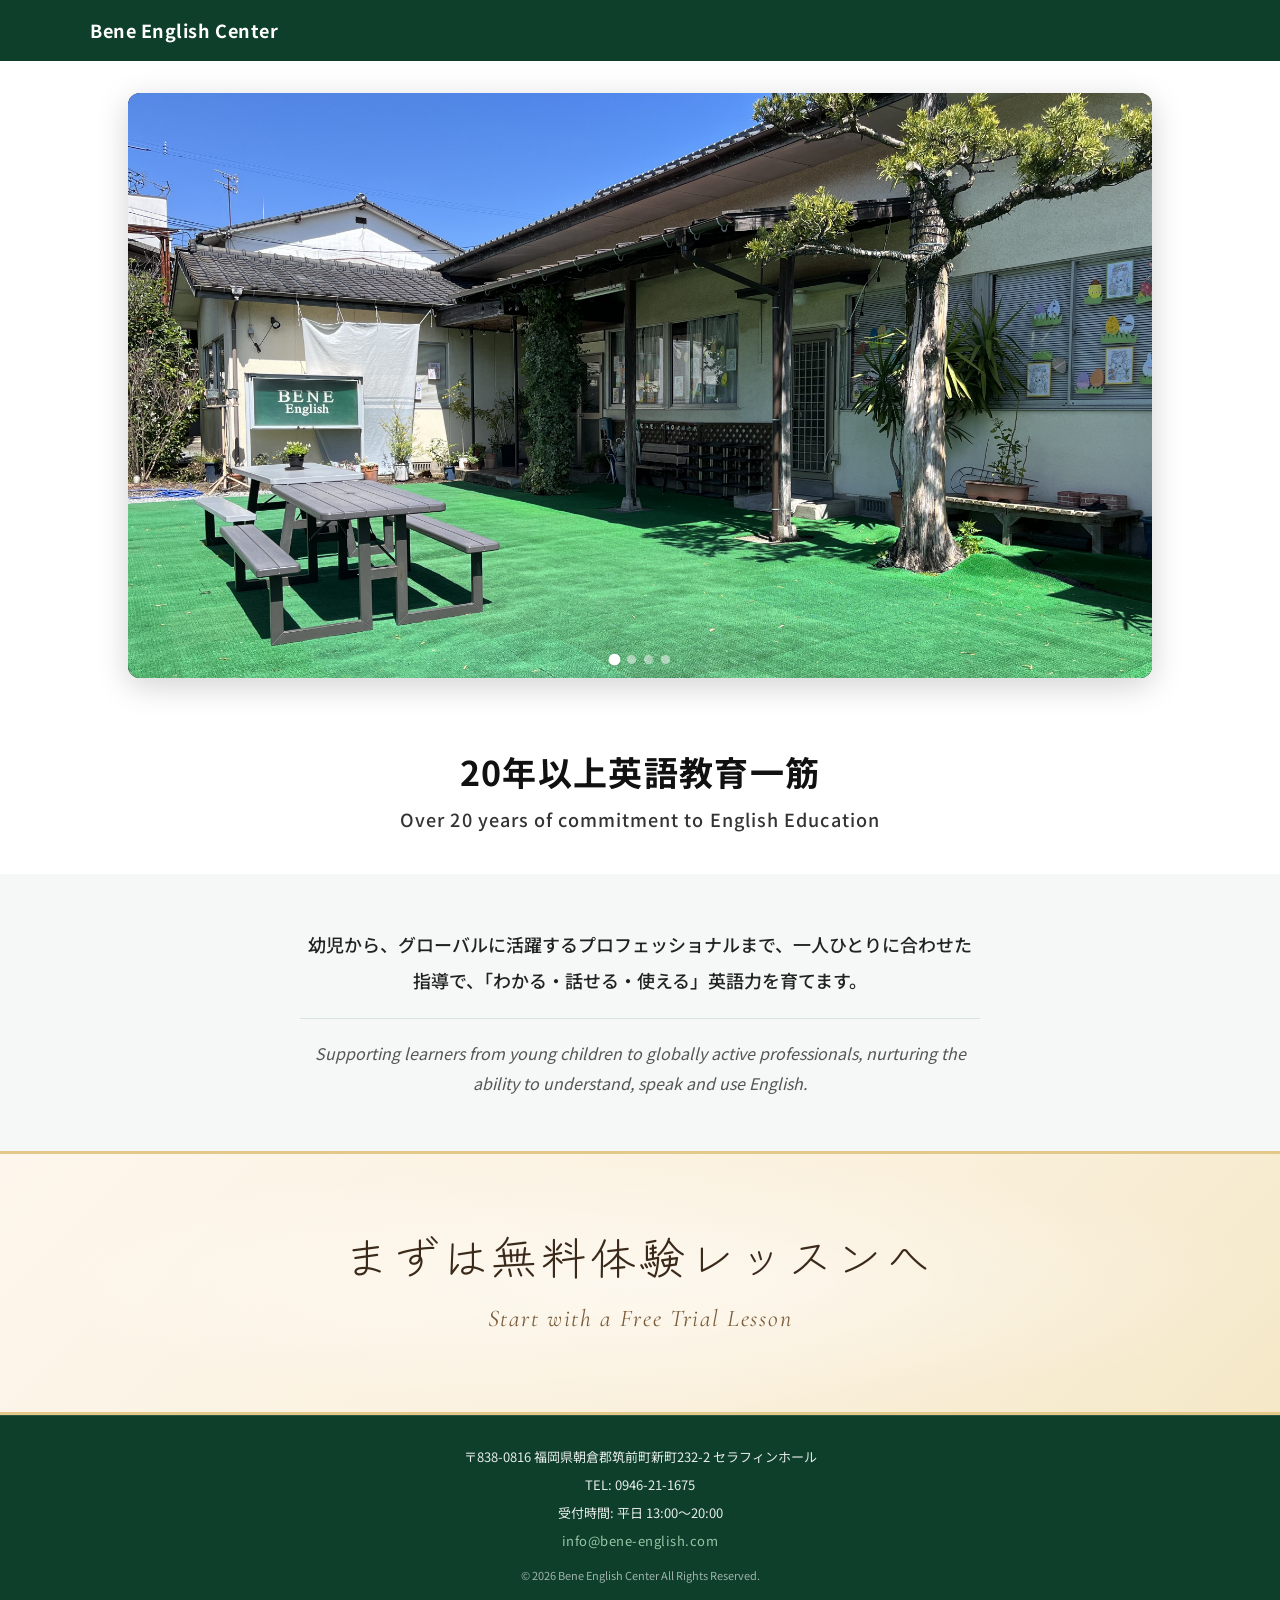
==== index.html @ 55742c3a "海外研修に変更" ====
<!DOCTYPE html>
<html lang="ja">

<head>
    <meta charset="UTF-8">
    <meta name="viewport" content="width=device-width, initial-scale=1.0">
    <title>ベネイングリッシュセンター | 福岡県筑前町の英語教室[公式]</title>
    <meta name="description" content="福岡県筑前町にある英語教室「ベネイングリッシュセンター」。幼児から大学生まで20年以上の指導実績。英会話・英検対策・海外留学サポートまで、一人ひとりに合わせた丁寧な指導を行っています。まずは無料体験レッスンへ。">
    <meta name="keywords" content="英語教室,英会話,筑前町,朝倉郡,福岡,幼児英語,英検,海外留学,ベネイングリッシュ,Bene English">
    <meta name="author" content="Bene English Center">
    <meta property="og:title" content="ベネイングリッシュセンター | 福岡県筑前町の英語教室">
    <meta property="og:description" content="幼児から大学生まで20年以上の指導実績。英会話・英検対策・海外留学サポート。まずは無料体験レッスンへ。">
    <meta property="og:type" content="website">
    <meta property="og:url" content="https://BeneEnglishCenter.github.io/bene-english-center/">
    <link rel="stylesheet" href="style.css">
    <link rel="preconnect" href="https://fonts.googleapis.com">
    <link rel="preconnect" href="https://fonts.gstatic.com" crossorigin>
    <link href="https://fonts.googleapis.com/css2?family=Cormorant+Garamond:ital,wght@0,400;0,600;1,400&family=Noto+Sans+JP:wght@400;500;700&family=Zen+Kurenaido&display=swap" rel="stylesheet">
</head>

<body>

    <header class="header">
        <div class="container">
            <h1 class="logo">
                <a href="index.html">Bene English Center</a>
            </h1>
            <button class="hamburger" id="hamburger">
                <span></span>
                <span></span>
                <span></span>
            </button>

            <nav class="nav" id="nav">
                <ul class="nav-list">
                    <li><a href="index.html">トップページ</a></li>
                    <li><a href="center.html">センター案内</a></li>
                    <li><a href="class.html">クラス案内</a></li>
                    <li><a href="schedule.html">年間スケジュール</a></li>
                    <li><a href="study_tour.html">海外研修</a></li>
                    <li><a href="english_camp.html">イングリッシュキャンプ</a></li>
                    <li><a href="eiken.html">英検</a></li>
                    <li><a href="access.html">アクセス</a></li>
                </ul>
            </nav>
        </div>
    </header>

    <div class="overlay" id="overlay"></div>

    <!-- ===== スライダー ===== -->
    <section class="slider">
        <div class="slides">
            <div class="slide active">
                <!-- center center: 建物と庭全体がバランスよく収まる -->
                <img src="image/toppage/Toppage_1.jpeg" alt="Bene English Center 外観" style="object-position: center center;">
            </div>
            <div class="slide">
                <!-- center 30%: 授業中の生徒の顔〜手元が見えるよう少し上寄り -->
                <img src="image/toppage/Toppage_2.jpeg" alt="授業風景" style="object-position: center 30%;">
            </div>
            <div class="slide">
                <!-- center top: クリスマス発表、子どもたちの顔をしっかり見せる -->
                <img src="image/toppage/Toppage_3.jpeg" alt="クリスマスイベント" style="object-position: center top;">
            </div>
            <div class="slide">
                <!-- center 40%: 芝生でくつろぐ子どもたち、表情と背景のBENE看板を両立 -->
                <img src="image/toppage/Toppage_4.jpeg" alt="芝生の子どもたち" style="object-position: center 40%;">
            </div>
        </div>
        <div class="slider-dots">
            <span class="dot active" data-index="0"></span>
            <span class="dot" data-index="1"></span>
            <span class="dot" data-index="2"></span>
            <span class="dot" data-index="3"></span>
        </div>
    </section>

    <!-- ===== メインコンテンツ ===== -->
    <main class="main-content">

        <!-- 見出し -->
        <section class="section-headline">
            <h2 class="headline-ja">20年以上英語教育一筋</h2>
            <p class="headline-en">Over 20 years of commitment to English Education</p>
        </section>

        <!-- 本文 -->
        <section class="section-body">
            <p class="body-ja">幼児から、グローバルに活躍するプロフェッショナルまで、一人ひとりに合わせた指導で、「わかる・話せる・使える」英語力を育てます。</p>
            <p class="body-en">Supporting learners from young children to globally active professionals, nurturing the ability to understand, speak and use English.</p>
        </section>

        <!-- 締め台詞 -->
        <section class="section-cta">
            <p class="cta-ja">まずは無料体験レッスンへ</p>
            <p class="cta-en">Start with a Free Trial Lesson</p>
        </section>

    </main>

    <footer class="footer">
        <div class="container">
            <div class="footer-info">
                <p>〒838-0816 福岡県朝倉郡筑前町新町232-2 セラフィンホール</p>
                <p>TEL: 0946-21-1675</p>
                <p>受付時間: 平日 13:00〜20:00</p>
                <p><a href="mailto:info@bene-english.com" class="footer-mail">info@bene-english.com</a></p>
                <p class="copyright">
                    © <span id="year"></span> Bene English Center All Rights Reserved.
                </p>
            </div>
        </div>
    </footer>

    <!-- トップに戻るボタン -->
    <button class="scroll-top" id="scrollTop" aria-label="トップに戻る">▲</button>

    <script src="main.js"></script>
</body>

</html>
---- style.css ----
/* ===== Google Fonts ===== */
/* Cormorant Garamond (CTA用), Noto Sans JP (本文用) */

/* ===== リセット・共通 ===== */
*, *::before, *::after {
  box-sizing: border-box;
}

body {
  margin: 0;
  font-family: "Noto Sans JP", "Helvetica Neue", Arial, sans-serif;
  line-height: 1.7;
  color: #1a1a1a;
  min-height: 100vh;
  display: flex;
  flex-direction: column;
}

.container {
  width: 90%;
  max-width: 1100px;
  margin: 0 auto;
}

/* ===== ヘッダー ===== */
.header {
  background: #0E3F2B;
  color: #fff;
  padding: 15px 0;
  position: relative;
  z-index: 100;
}

.header .container {
  display: flex;
  justify-content: space-between;
  align-items: center;
}

.logo {
  margin: 0;
  font-size: 18px;
  font-weight: 700;
  letter-spacing: 0.03em;
}

.logo a {
  color: #fff;
  text-decoration: none;
}

.logo a:hover {
  opacity: 0.8;
}

/* ===== ハンバーガー ===== */
.hamburger {
  width: 30px;
  height: 22px;
  background: none;
  border: none;
  cursor: pointer;
  display: flex;
  flex-direction: column;
  justify-content: space-between;
  position: relative;
  z-index: 1100;
  user-select: none;
  -webkit-user-select: none;
}

.hamburger span {
  display: block;
  height: 3px;
  background: #fff;
  border-radius: 2px;
  transition: 0.3s;
}

/* ===== ナビ ===== */
.nav {
  position: fixed;
  top: 0;
  right: -260px;
  width: 260px;
  height: 100vh;
  background: #0C2F21;
  padding-top: 80px;
  transition: 0.35s cubic-bezier(0.4, 0, 0.2, 1);
  z-index: 1100;
  overflow-y: auto;
}

.nav.active {
  right: 0;
}

.nav-list {
  list-style: none;
  padding: 0;
  margin: 0;
}

.nav-list li {
  border-bottom: 1px solid rgba(255,255,255,0.08);
}

.nav-list a {
  display: block;
  padding: 15px 20px;
  color: #fff;
  text-decoration: none;
  font-size: 14px;
  letter-spacing: 0.05em;
  transition: background 0.2s;
  user-select: none;
  -webkit-user-select: none;
  cursor: pointer;
}

.nav-list a:hover {
  background: #176E42;
  padding-left: 28px;
  border-left: 4px solid #A8D5B5;
  transition: background 0.2s, padding-left 0.2s, border-left 0.2s;
}

/* ===== オーバーレイ ===== */
.overlay {
  position: fixed;
  inset: 0;
  background: rgba(0,0,0,0.5);
  opacity: 0;
  visibility: hidden;
  transition: 0.3s;
  z-index: 1000;
  /* ナビ(右260px)の部分はクリックを通す */
  right: 260px;
}

.overlay.active {
  opacity: 1;
  visibility: visible;
}

/* ===== スライダー ===== */
.slider {
  position: relative;
  width: 100%;
  overflow: hidden;
  background: #000;
  /* スマホ: 縦長気味・全幅 */
  aspect-ratio: 4 / 3;
  max-height: 70vh;
}

/* PC: 幅80%・高さ65vh・角丸・影 */
@media (min-width: 768px) {
  .slider {
    width: 80%;
    max-width: 1100px;
    margin: 32px auto 0;
    aspect-ratio: unset;
    height: 65vh;
    max-height: 65vh;
    border-radius: 12px;
    box-shadow: 0 8px 32px rgba(0,0,0,0.18);
  }
}

.slides {
  position: relative;
  width: 100%;
  height: 100%;
}

.slide {
  position: absolute;
  inset: 0;
  opacity: 0;
  transition: opacity 0.9s ease-in-out;
}

.slide.active {
  opacity: 1;
}

.slide img {
  width: 100%;
  height: 100%;
  object-fit: cover;
  display: block;
}

/* ドット */
.slider-dots {
  position: absolute;
  bottom: 14px;
  left: 50%;
  transform: translateX(-50%);
  display: flex;
  gap: 8px;
  z-index: 10;
}

.dot {
  width: 9px;
  height: 9px;
  border-radius: 50%;
  background: rgba(255,255,255,0.5);
  cursor: pointer;
  transition: background 0.3s, transform 0.3s;
  border: none;
  user-select: none;
  -webkit-user-select: none;
  outline: none;
}

.dot.active {
  background: #fff;
  transform: scale(1.3);
}

/* ===== メインコンテンツ共通 ===== */
.main-content {
  flex: 1;
}

/* ===== 見出しセクション ===== */
.section-headline {
  text-align: center;
  padding: 52px 24px 32px;
  background: #fff;
}

.headline-ja {
  font-size: clamp(22px, 5vw, 34px);
  font-weight: 700;
  color: #111;
  margin: 0 0 10px;
  letter-spacing: 0.04em;
  line-height: 1.3;
}

.headline-en {
  font-size: clamp(13px, 3vw, 18px);
  font-weight: 500;
  color: #333;
  margin: 0;
  letter-spacing: 0.06em;
}

/* ===== 本文セクション ===== */
.section-body {
  background: #F5F8F6;
  padding: 36px 24px;
  text-align: center;
}

.body-ja {
  font-size: clamp(15px, 3.5vw, 18px);
  color: #222;
  margin: 0 auto 20px;
  max-width: 680px;
  line-height: 2;
  font-weight: 500;
}

.body-en {
  font-size: clamp(13px, 3vw, 16px);
  color: #555;
  margin: 0 auto;
  max-width: 680px;
  line-height: 1.85;
  font-style: italic;
  padding-top: 20px;
  border-top: 1px solid #D8E5DE;
}

/* ===== CTAセクション ===== */
.section-cta {
  background: linear-gradient(135deg, #FDF6EC 0%, #FAF0DC 60%, #F5E8C8 100%);
  padding: 56px 24px;
  text-align: center;
  position: relative;
  overflow: hidden;
  border-top: 3px solid #E2C98A;
  border-bottom: 3px solid #E2C98A;
}

/* 背景に淡いテクスチャ感を追加 */
.section-cta::before {
  content: "";
  position: absolute;
  inset: 0;
  background: radial-gradient(ellipse at 50% 50%, rgba(255,255,255,0.5) 0%, transparent 70%);
  pointer-events: none;
}

.cta-ja {
  font-family: "Zen Kurenaido", "Noto Sans JP", Georgia, serif;
  font-size: clamp(16px, 5.5vw, 44px);
  font-weight: 400;
  color: #3B2A1A;
  margin: 0 0 12px;
  letter-spacing: 0.12em;
  line-height: 1.4;
  position: relative;
}

.cta-en {
  font-family: "Cormorant Garamond", Georgia, serif;
  font-size: clamp(11px, 3.2vw, 24px);
  font-style: italic;
  font-weight: 400;
  color: #7A5C3A;
  margin: 0;
  letter-spacing: 0.07em;
  position: relative;
}

/* ===== フッター ===== */
footer {
  margin-top: auto;
}

.footer {
  background: #0E3F2B;
  color: #fff;
  min-height: 120px;
  display: flex;
  justify-content: center;
  align-items: center;
  text-align: center;
  padding: 24px 20px;
  border-top: 1px solid rgba(255,255,255,0.12);
}

.footer-info p {
  margin: 6px 0;
  font-size: clamp(10px, 2.8vw, 13px);
  opacity: 0.9;
}

.copyright {
  margin-top: 14px !important;
  font-size: clamp(9px, 2.2vw, 11px) !important;
  opacity: 0.6 !important;
}

/* ===== PC向け調整 ===== */
@media (min-width: 768px) {
  .slider {
    aspect-ratio: 16 / 7;
  }

  .section-headline {
    padding: 72px 40px 40px;
  }

  .section-body {
    padding: 52px 40px;
  }

  .section-cta {
    padding: 72px 40px;
  }
}

/* ===== アクセスページ ===== */
.section-map {
  padding: 32px 24px 40px;
  background: #fff;
}

/* スライダーと同じ幅感で地図を中央に収める */
.map-wrapper {
  width: 90%;
  max-width: 1100px;
  margin: 0 auto;
  border-radius: 12px;
  overflow: hidden;
  box-shadow: 0 8px 32px rgba(0,0,0,0.12);
}

.map-container {
  width: 100%;
  height: 300px;
}

@media (min-width: 768px) {
  .section-map {
    padding: 48px 40px 56px;
  }

  .map-wrapper {
    width: 80%;
  }

  .map-container {
    height: 450px;
  }
}

.map-link {
  text-align: center;
  padding: 12px;
  background: #F5F8F6;
}

.map-link a {
  color: #0E3F2B;
  font-size: 14px;
  text-decoration: none;
  font-weight: 500;
  letter-spacing: 0.05em;
}

.map-link a:hover {
  text-decoration: underline;
}

/* ===== クラス案内ページ ===== */
.section-cards {
  background: #F5F8F6;
  padding: 32px 24px 48px;
}

.cards-wrapper {
  max-width: 800px;
  margin: 0 auto;
  display: flex;
  flex-direction: column;
  gap: 28px;
}

.class-card {
  background: #fff;
  border-radius: 12px;
  overflow: hidden;
  box-shadow: 0 4px 16px rgba(0,0,0,0.08);
}

/* カードヘッダー（色帯） */
.class-card-header {
  padding: 20px 24px 16px;
  position: relative;
}

.class-card-header.kindergarten {
  background: linear-gradient(135deg, #2E7D52 0%, #4CAF78 100%);
}

.class-card-header.elementary {
  background: linear-gradient(135deg, #1A5C8A 0%, #2E8DC0 100%);
}

.class-card-header.highschool {
  background: linear-gradient(135deg, #7B4F2E 0%, #B87A50 100%);
}

.class-card-label {
  display: block;
  font-family: "Cormorant Garamond", Georgia, serif;
  font-size: clamp(11px, 2.5vw, 14px);
  font-style: italic;
  color: rgba(255,255,255,0.80);
  letter-spacing: 0.08em;
  margin-bottom: 4px;
}

.class-card-title {
  margin: 0;
  font-size: clamp(18px, 4.5vw, 24px);
  font-weight: 700;
  color: #fff;
  letter-spacing: 0.06em;
  line-height: 1.3;
}

/* カード本文 */
.class-card-body {
  padding: 20px 24px 24px;
}

.class-card-body p {
  font-size: clamp(14px, 3.2vw, 16px);
  color: #333;
  line-height: 2;
  margin: 0 0 12px;
}

.class-card-body p:last-child {
  margin-bottom: 0;
}

@media (min-width: 768px) {
  .section-cards {
    padding: 48px 40px 64px;
  }

  .class-card-body {
    padding: 24px 32px 28px;
  }
}

/* ===== センター案内ページ ===== */

/* 数字アピールセクション */
.section-stats {
  background: #0E3F2B;
  padding: 40px 24px;
}

.stats-wrapper {
  max-width: 800px;
  margin: 0 auto;
  display: flex;
  align-items: center;
  justify-content: center;
  gap: 0;
  flex-wrap: wrap;
}

.stat-item {
  flex: 1;
  min-width: 120px;
  text-align: center;
  padding: 16px 12px;
  display: flex;
  flex-direction: column;
  align-items: center;
  gap: 6px;
}

.stat-number {
  font-family: "Cormorant Garamond", Georgia, serif;
  font-size: clamp(28px, 7vw, 48px);
  font-weight: 600;
  color: #fff;
  line-height: 1.1;
  letter-spacing: 0.02em;
}

.stat-unit {
  font-size: clamp(13px, 3vw, 18px);
  font-weight: 400;
}

.stat-label {
  font-size: clamp(11px, 2.5vw, 13px);
  color: rgba(255,255,255,0.70);
  letter-spacing: 0.06em;
}

.stat-divider {
  width: 1px;
  height: 60px;
  background: rgba(255,255,255,0.25);
  flex-shrink: 0;
}

/* 特徴カードセクション */
.section-features {
  background: #F5F8F6;
  padding: 40px 24px 48px;
}

.features-wrapper {
  max-width: 900px;
  margin: 0 auto;
  display: flex;
  flex-direction: column;
  gap: 20px;
}

.feature-card {
  background: #fff;
  border-radius: 12px;
  padding: 24px 20px;
  box-shadow: 0 4px 16px rgba(0,0,0,0.07);
  display: flex;
  flex-direction: column;
  align-items: flex-start;
  gap: 8px;
  border-left: 5px solid #0E3F2B;
}

.feature-icon {
  font-size: 28px;
  line-height: 1;
}

.feature-title {
  margin: 0;
  font-size: clamp(15px, 3.5vw, 18px);
  font-weight: 700;
  color: #0E3F2B;
  letter-spacing: 0.04em;
}

.feature-text {
  margin: 0;
  font-size: clamp(13px, 3vw, 15px);
  color: #444;
  line-height: 1.85;
}

@media (min-width: 768px) {
  .section-stats {
    padding: 52px 40px;
  }

  .section-features {
    padding: 52px 40px 64px;
  }

  .features-wrapper {
    flex-direction: row;
    gap: 24px;
  }

  .feature-card {
    flex: 1;
  }

  .stat-divider {
    height: 80px;
  }
}

/* ===== フォトギャラリー（イングリッシュキャンプ） ===== */
.section-gallery {
  background: #F5F8F6;
  padding: 32px 24px 48px;
}

.gallery-wrapper {
  max-width: 680px;
  margin: 0 auto;
  display: flex;
  flex-direction: column;
  gap: 24px;
}

.gallery-item {
  background: #fff;
  border-radius: 12px;
  overflow: hidden;
  box-shadow: 0 4px 16px rgba(0,0,0,0.08);
}

.gallery-item img {
  width: 100%;
  height: auto;
  display: block;
  object-fit: cover;
}

.gallery-caption {
  margin: 0;
  padding: 12px 16px;
  font-size: clamp(12px, 2.8vw, 14px);
  color: #555;
  font-family: "Cormorant Garamond", Georgia, serif;
  font-style: italic;
  letter-spacing: 0.06em;
  text-align: center;
  background: #fff;
}

@media (min-width: 768px) {
  .section-gallery {
    padding: 48px 40px 64px;
  }

  /* PC: masonryレイアウト（JS制御） */
  .gallery-wrapper {
    max-width: 1000px;
    position: relative;
  }

  .gallery-item {
    position: absolute;
    width: calc(50% - 14px);
  }
}

/* ===== トップに戻るボタン ===== */
.scroll-top {
  position: fixed;
  bottom: 24px;
  left: 24px;
  width: 48px;
  height: 48px;
  border-radius: 50%;
  background: #0E3F2B;
  color: #fff;
  font-size: 18px;
  border: none;
  cursor: pointer;
  z-index: 900;
  opacity: 0;
  visibility: hidden;
  transition: opacity 0.3s, visibility 0.3s, transform 0.2s;
  box-shadow: 0 4px 12px rgba(0,0,0,0.25);
  user-select: none;
  -webkit-user-select: none;
  display: flex;
  align-items: center;
  justify-content: center;
}

.scroll-top.visible {
  opacity: 1;
  visibility: visible;
}

.scroll-top:hover {
  background: #176E42;
  transform: translateY(-3px);
}

/* ===== フッターメールリンク ===== */
.footer-mail {
  color: #A8D5B5;
  text-decoration: none;
  font-size: clamp(10px, 2.8vw, 13px);
  letter-spacing: 0.04em;
  transition: opacity 0.2s;
}

.footer-mail:hover {
  opacity: 0.75;
  text-decoration: underline;
}

/* ===== 年間スケジュールページ ===== */

/* 学期カード */
.section-term {
  background: #F5F8F6;
  padding: 32px 24px 48px;
}

.term-wrapper {
  max-width: 900px;
  margin: 0 auto;
  display: flex;
  flex-direction: column;
  gap: 20px;
}

@media (min-width: 768px) {
  .section-term {
    padding: 48px 40px 64px;
  }
  .term-wrapper {
    flex-direction: row;
    gap: 24px;
  }
}

.term-card {
  background: #fff;
  border-radius: 12px;
  padding: 24px 20px;
  box-shadow: 0 4px 16px rgba(0,0,0,0.08);
  flex: 1;
  border-top: 5px solid #0E3F2B;
  text-align: center;
}

.term-badge {
  display: inline-block;
  background: #0E3F2B;
  color: #fff;
  font-size: clamp(13px, 3vw, 15px);
  font-weight: 700;
  letter-spacing: 0.1em;
  padding: 4px 16px;
  border-radius: 20px;
  margin-bottom: 16px;
}

.term-date {
  display: flex;
  align-items: center;
  justify-content: center;
  gap: 8px;
  flex-wrap: wrap;
  margin-bottom: 10px;
}

.term-start,
.term-end {
  font-size: clamp(16px, 4vw, 20px);
  font-weight: 700;
  color: #1a1a1a;
}

.term-arrow {
  font-size: clamp(14px, 3vw, 18px);
  color: #999;
}

.term-day {
  font-size: 0.75em;
  font-weight: 400;
  color: #555;
}

.term-day.sat { color: #1a6bbf; }
.term-day.sun { color: #c0392b; }

.term-label {
  font-family: "Cormorant Garamond", Georgia, serif;
  font-style: italic;
  font-size: clamp(12px, 2.5vw, 14px);
  color: #888;
  margin: 0;
  letter-spacing: 0.06em;
}

/* タイムライン */
.section-timeline {
  background: #fff;
  padding: 32px 24px 48px;
}

.timeline-wrapper {
  max-width: 600px;
  margin: 0 auto;
  position: relative;
  padding-left: 32px;
}

.timeline-wrapper::before {
  content: "";
  position: absolute;
  left: 8px;
  top: 8px;
  bottom: 8px;
  width: 2px;
  background: #D8E5DE;
}

.timeline-item {
  position: relative;
  margin-bottom: 28px;
  display: flex;
  align-items: flex-start;
  gap: 16px;
}

.timeline-item:last-child {
  margin-bottom: 0;
}

.timeline-dot {
  position: absolute;
  left: -28px;
  top: 6px;
  width: 14px;
  height: 14px;
  border-radius: 50%;
  background: #0E3F2B;
  border: 3px solid #fff;
  box-shadow: 0 0 0 2px #0E3F2B;
  flex-shrink: 0;
}

.timeline-content {
  background: #F5F8F6;
  border-radius: 8px;
  padding: 12px 16px;
  flex: 1;
}

.timeline-date {
  font-size: clamp(12px, 3vw, 14px);
  color: #666;
  margin: 0 0 4px;
  font-weight: 500;
}

.timeline-event {
  font-size: clamp(15px, 3.5vw, 17px);
  font-weight: 700;
  color: #1a1a1a;
  margin: 0;
  letter-spacing: 0.03em;
}

.tl-day { font-weight: 400; font-size: 0.9em; }
.tl-day.sat { color: #1a6bbf; }
.tl-day.sun { color: #c0392b; }

@media (min-width: 768px) {
  .section-timeline {
    padding: 48px 40px 64px;
  }
  .timeline-wrapper {
    max-width: 680px;
  }
}

/* ===== 英検ページ ===== */
.eiken-schedule-row {
  display: flex;
  align-items: center;
  gap: 12px;
  padding: 8px 0;
  border-bottom: 1px solid #F0F0F0;
}

.eiken-schedule-row:last-child {
  border-bottom: none;
}

.eiken-label {
  font-size: clamp(11px, 2.5vw, 13px);
  font-weight: 700;
  color: #0E3F2B;
  min-width: 72px;
  letter-spacing: 0.04em;
}

.eiken-value {
  font-size: clamp(15px, 3.5vw, 18px);
  font-weight: 700;
  color: #1a1a1a;
}

.eiken-day {
  font-size: 0.8em;
  font-weight: 400;
  color: #555;
}

.eiken-day.sat { color: #1a6bbf; }

.section-results {
  background: #F5F8F6;
  padding: 40px 24px 56px;
}

.results-header {
  text-align: center;
  margin-bottom: 32px;
}

.results-title {
  font-size: clamp(20px, 5vw, 28px);
  font-weight: 700;
  color: #0E3F2B;
  margin: 0 0 8px;
  letter-spacing: 0.06em;
}

.results-subtitle {
  font-size: clamp(12px, 3vw, 14px);
  color: #777;
  margin: 0;
  letter-spacing: 0.04em;
}

.results-wrapper {
  max-width: 700px;
  margin: 0 auto;
  display: flex;
  flex-direction: column;
  gap: 16px;
}

.result-item {
  background: #fff;
  border-radius: 10px;
  padding: 16px 20px;
  display: flex;
  align-items: center;
  gap: 16px;
  box-shadow: 0 2px 8px rgba(0,0,0,0.06);
  border-left: 5px solid #A8D5B5;
}

.result-item.result-top {
  border-left: 5px solid #0E3F2B;
  background: #F0F7F3;
}

.result-grade {
  font-size: clamp(15px, 3.5vw, 18px);
  font-weight: 700;
  color: #0E3F2B;
  min-width: 100px;
  letter-spacing: 0.04em;
}

.result-count {
  font-family: "Cormorant Garamond", Georgia, serif;
  font-size: clamp(28px, 7vw, 40px);
  font-weight: 600;
  color: #0E3F2B;
  line-height: 1;
  min-width: 60px;
  text-align: center;
}

.result-unit {
  font-size: 0.5em;
  font-weight: 400;
  color: #555;
}

.result-detail {
  font-size: clamp(12px, 2.8vw, 14px);
  color: #666;
  line-height: 1.6;
}

@media (min-width: 768px) {
  .section-results {
    padding: 52px 40px 64px;
  }
}
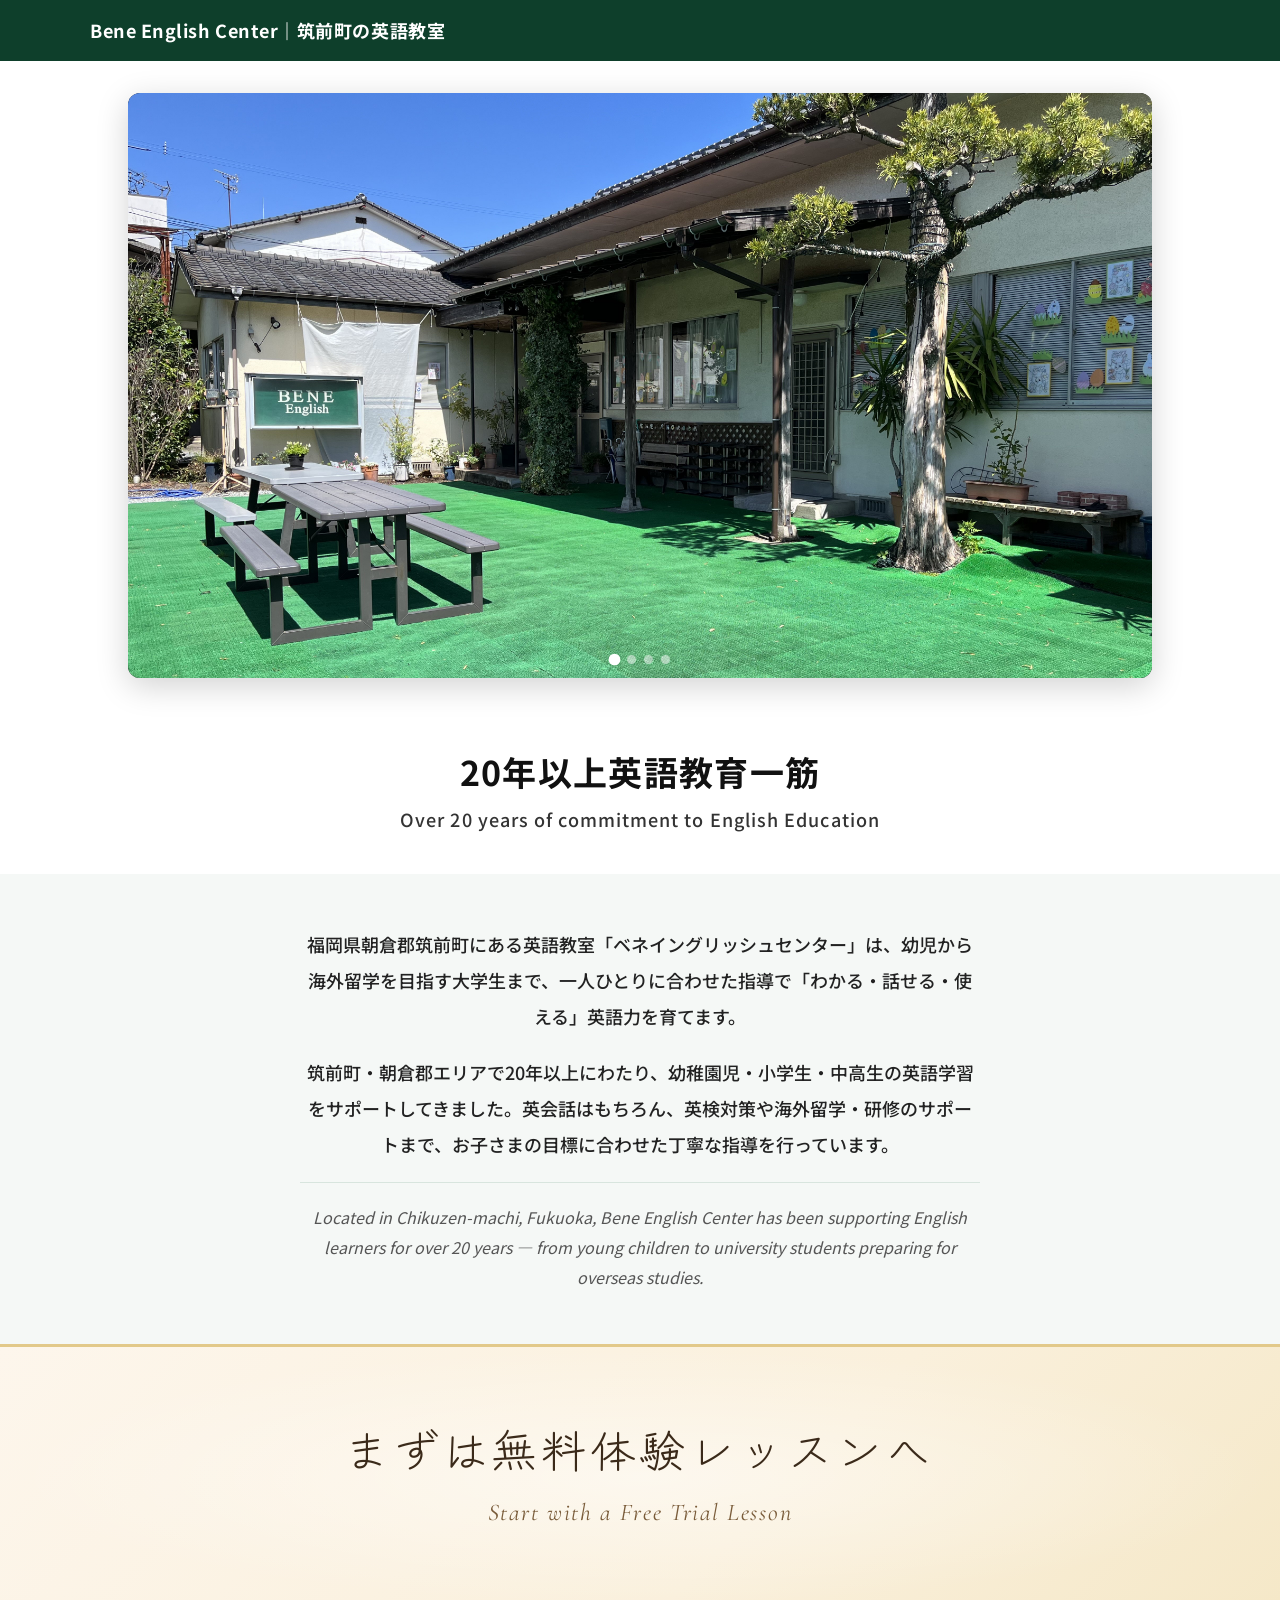
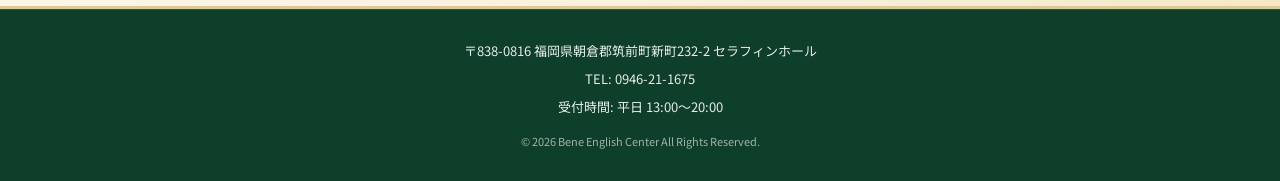
==== commit 63a63a26: "head周辺改修" ====
--- a/index.html
+++ b/index.html
@@ -4,14 +4,13 @@
 <head>
     <meta charset="UTF-8">
     <meta name="viewport" content="width=device-width, initial-scale=1.0">
-    <title>ベネイングリッシュセンター | 福岡県筑前町の英語教室[公式]</title>
-    <meta name="description" content="福岡県筑前町にある英語教室「ベネイングリッシュセンター」。幼児から大学生まで20年以上の指導実績。英会話・英検対策・海外留学サポートまで、一人ひとりに合わせた丁寧な指導を行っています。まずは無料体験レッスンへ。">
-    <meta name="keywords" content="英語教室,英会話,筑前町,朝倉郡,福岡,幼児英語,英検,海外留学,ベネイングリッシュ,Bene English">
-    <meta name="author" content="Bene English Center">
+    <title>ベネイングリッシュセンター | 福岡県筑前町の英語教室</title>
+    <meta name="description" content="福岡県筑前町にある英語教室「ベネイングリッシュセンター」。幼児から大学生まで20年以上の指導実績。英会話・英検対策・海外留学サポートまで、一人ひとりに合わせた丁寧な指導を行っています。まずは無料体験レッスンへ。">    <meta name="author" content="Bene English Center">
     <meta property="og:title" content="ベネイングリッシュセンター | 福岡県筑前町の英語教室">
     <meta property="og:description" content="幼児から大学生まで20年以上の指導実績。英会話・英検対策・海外留学サポート。まずは無料体験レッスンへ。">
     <meta property="og:type" content="website">
-    <meta property="og:url" content="https://BeneEnglishCenter.github.io/bene-english-center/">
+    <meta property="og:url" content="https://beneenglishcenter.github.io/bene-english-center/">
+    <link rel="canonical" href="https://beneenglishcenter.github.io/bene-english-center/">
     <link rel="stylesheet" href="style.css">
     <link rel="preconnect" href="https://fonts.googleapis.com">
     <link rel="preconnect" href="https://fonts.gstatic.com" crossorigin>
@@ -23,7 +22,7 @@
     <header class="header">
         <div class="container">
             <h1 class="logo">
-                <a href="index.html">Bene English Center</a>
+                <a href="index.html">Bene English Center｜筑前町の英語教室</a>
             </h1>
             <button class="hamburger" id="hamburger">
                 <span></span>
@@ -36,10 +35,10 @@
                     <li><a href="index.html">トップページ</a></li>
                     <li><a href="center.html">センター案内</a></li>
                     <li><a href="class.html">クラス案内</a></li>
-                    <li><a href="schedule.html">年間スケジュール</a></li>
-                    <li><a href="study_tour.html">海外研修</a></li>
+                    <!-- <li><a href="#">年間スケジュール</a></li> -->
+                    <li><a href="study_tour.html">海外留学</a></li>
                     <li><a href="english_camp.html">イングリッシュキャンプ</a></li>
-                    <li><a href="eiken.html">英検</a></li>
+                    <!-- <li><a href="#">英検</a></li> -->
                     <li><a href="access.html">アクセス</a></li>
                 </ul>
             </nav>
@@ -53,19 +52,19 @@
         <div class="slides">
             <div class="slide active">
                 <!-- center center: 建物と庭全体がバランスよく収まる -->
-                <img src="image/toppage/Toppage_1.jpeg" alt="Bene English Center 外観" style="object-position: center center;">
+                <img src="image/toppage/Toppage_1.jpeg" alt="ベネイングリッシュセンター 福岡県筑前町の英語教室 外観" style="object-position: center center;">
             </div>
             <div class="slide">
                 <!-- center 30%: 授業中の生徒の顔〜手元が見えるよう少し上寄り -->
-                <img src="image/toppage/Toppage_2.jpeg" alt="授業風景" style="object-position: center 30%;">
+                <img src="image/toppage/Toppage_2.jpeg" alt="ベネイングリッシュセンター 筑前町 英語授業風景" style="object-position: center 30%;">
             </div>
             <div class="slide">
                 <!-- center top: クリスマス発表、子どもたちの顔をしっかり見せる -->
-                <img src="image/toppage/Toppage_3.jpeg" alt="クリスマスイベント" style="object-position: center top;">
+                <img src="image/toppage/Toppage_3.jpeg" alt="ベネイングリッシュセンター 筑前町 クリスマスイベント" style="object-position: center top;">
             </div>
             <div class="slide">
                 <!-- center 40%: 芝生でくつろぐ子どもたち、表情と背景のBENE看板を両立 -->
-                <img src="image/toppage/Toppage_4.jpeg" alt="芝生の子どもたち" style="object-position: center 40%;">
+                <img src="image/toppage/Toppage_4.jpeg" alt="ベネイングリッシュセンター 筑前町 芝生で遊ぶ子どもたち" style="object-position: center 40%;">
             </div>
         </div>
         <div class="slider-dots">
@@ -87,8 +86,9 @@
 
         <!-- 本文 -->
         <section class="section-body">
-            <p class="body-ja">幼児から、グローバルに活躍するプロフェッショナルまで、一人ひとりに合わせた指導で、「わかる・話せる・使える」英語力を育てます。</p>
-            <p class="body-en">Supporting learners from young children to globally active professionals, nurturing the ability to understand, speak and use English.</p>
+            <p class="body-ja">福岡県朝倉郡筑前町にある英語教室「ベネイングリッシュセンター」は、幼児から海外留学を目指す大学生まで、一人ひとりに合わせた指導で「わかる・話せる・使える」英語力を育てます。</p>
+            <p class="body-ja">筑前町・朝倉郡エリアで20年以上にわたり、幼稚園児・小学生・中高生の英語学習をサポートしてきました。英会話はもちろん、英検対策や海外留学・研修のサポートまで、お子さまの目標に合わせた丁寧な指導を行っています。</p>
+            <p class="body-en">Located in Chikuzen-machi, Fukuoka, Bene English Center has been supporting English learners for over 20 years — from young children to university students preparing for overseas studies.</p>
         </section>
 
         <!-- 締め台詞 -->
@@ -105,7 +105,6 @@
                 <p>〒838-0816 福岡県朝倉郡筑前町新町232-2 セラフィンホール</p>
                 <p>TEL: 0946-21-1675</p>
                 <p>受付時間: 平日 13:00〜20:00</p>
-                <p><a href="mailto:info@bene-english.com" class="footer-mail">info@bene-english.com</a></p>
                 <p class="copyright">
                     © <span id="year"></span> Bene English Center All Rights Reserved.
                 </p>
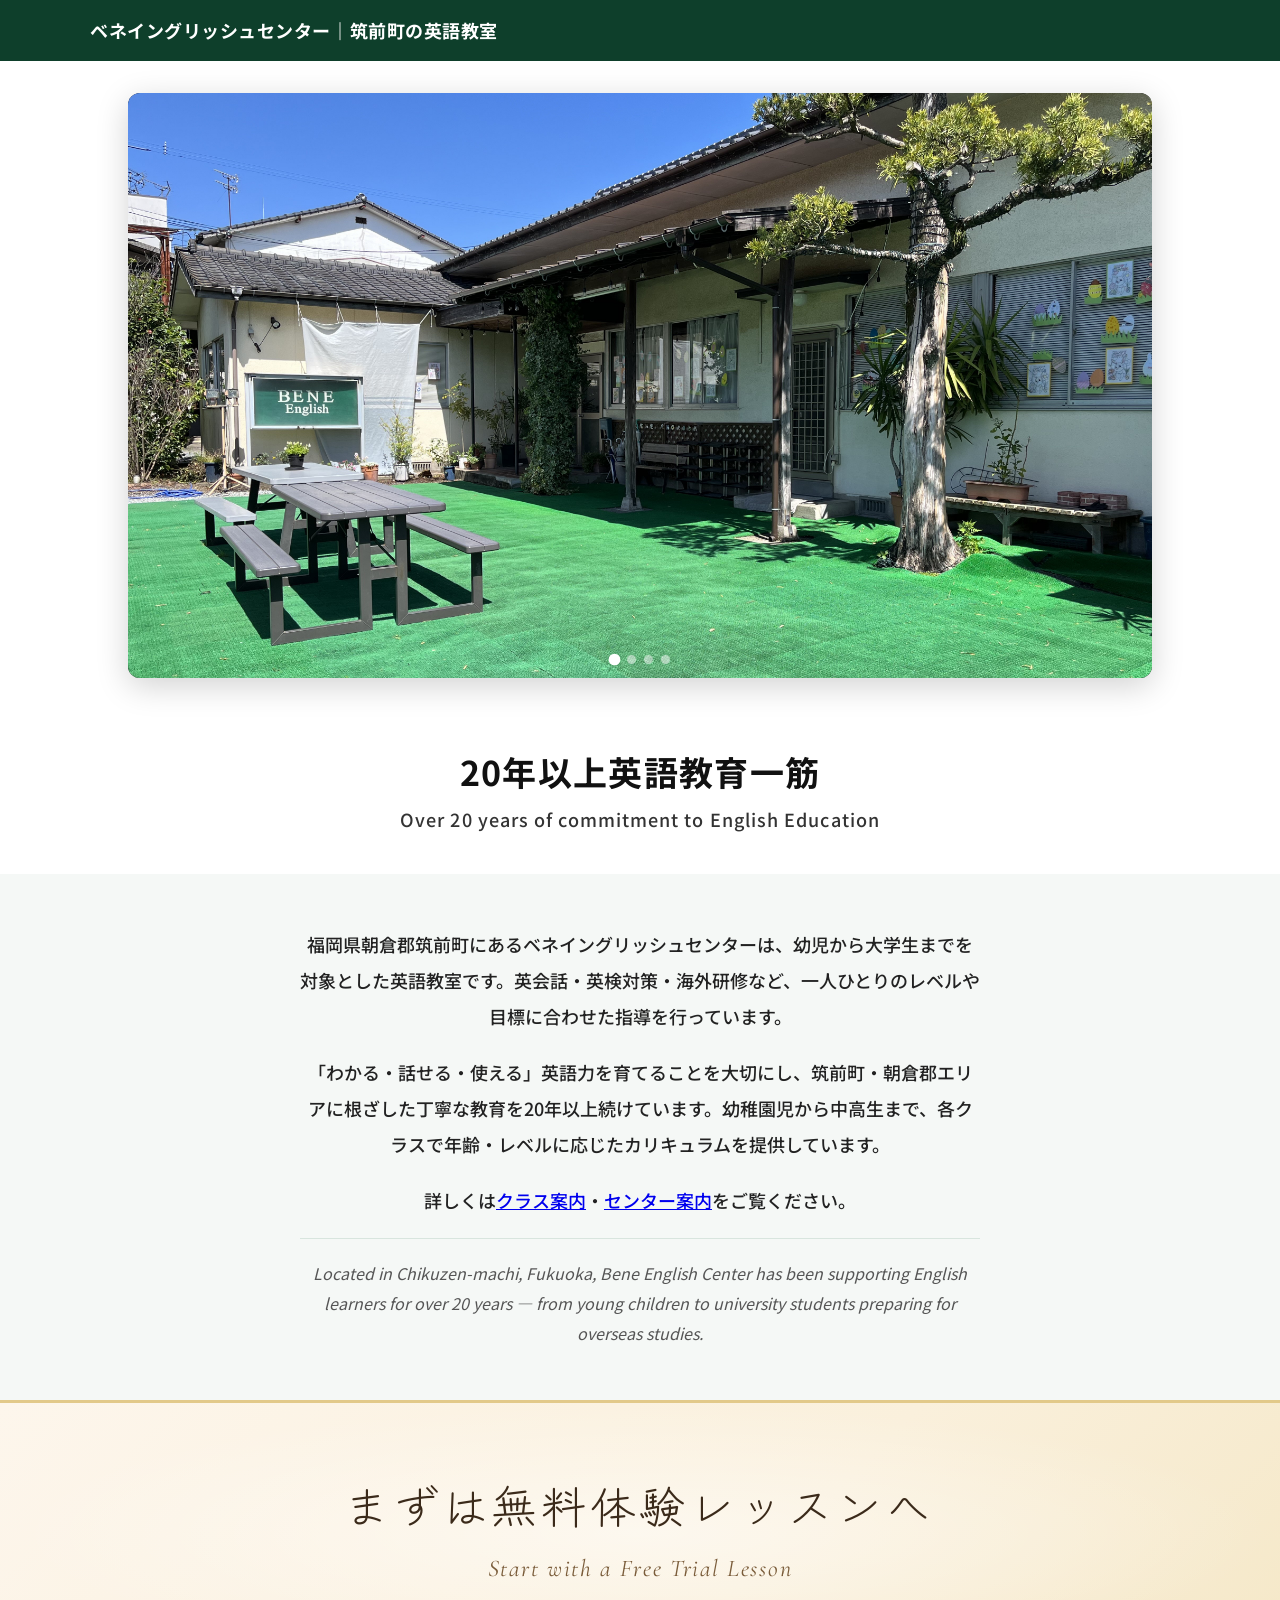
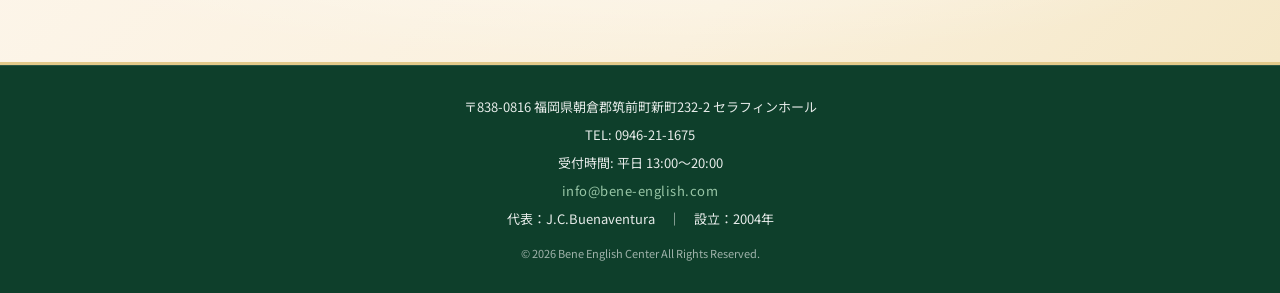
==== commit b7c08eb2: "カタカナに対応" ====
--- a/index.html
+++ b/index.html
@@ -4,9 +4,10 @@
 <head>
     <meta charset="UTF-8">
     <meta name="viewport" content="width=device-width, initial-scale=1.0">
-    <title>ベネイングリッシュセンター | 福岡県筑前町の英語教室</title>
-    <meta name="description" content="福岡県筑前町にある英語教室「ベネイングリッシュセンター」。幼児から大学生まで20年以上の指導実績。英会話・英検対策・海外留学サポートまで、一人ひとりに合わせた丁寧な指導を行っています。まずは無料体験レッスンへ。">    <meta name="author" content="Bene English Center">
-    <meta property="og:title" content="ベネイングリッシュセンター | 福岡県筑前町の英語教室">
+    <title>ベネイングリッシュセンター｜筑前町の英語教室｜福岡県朝倉郡</title>
+    <meta name="description" content="福岡県朝倉郡筑前町にある英語教室「ベネイングリッシュセンター」。幼児から大学生まで20年以上の指導実績。英会話・英検対策・海外留学サポートまで、一人ひとりに合わせた丁寧な指導を行っています。まずは無料体験レッスンへ。">
+    <meta name="author" content="Bene English Center">
+    <meta property="og:title" content="ベネイングリッシュセンター｜筑前町の英語教室｜福岡県朝倉郡">
     <meta property="og:description" content="幼児から大学生まで20年以上の指導実績。英会話・英検対策・海外留学サポート。まずは無料体験レッスンへ。">
     <meta property="og:type" content="website">
     <meta property="og:url" content="https://beneenglishcenter.github.io/bene-english-center/">
@@ -15,6 +16,31 @@
     <link rel="preconnect" href="https://fonts.googleapis.com">
     <link rel="preconnect" href="https://fonts.gstatic.com" crossorigin>
     <link href="https://fonts.googleapis.com/css2?family=Cormorant+Garamond:ital,wght@0,400;0,600;1,400&family=Noto+Sans+JP:wght@400;500;700&family=Zen+Kurenaido&display=swap" rel="stylesheet">
+    <!-- 構造化データ（LocalBusiness） -->
+    <script type="application/ld+json">
+    {
+      "@context": "https://schema.org",
+      "@type": "EducationalOrganization",
+      "name": "ベネイングリッシュセンター",
+      "alternateName": ["Bene English Center", "べねいんぐりっしゅせんたー", "bene english center"],
+      "alternateName": "Bene English Center",
+      "url": "https://beneenglishcenter.github.io/bene-english-center/",
+      "logo": "https://beneenglishcenter.github.io/bene-english-center/image/toppage/Toppage_1.jpeg",
+      "description": "福岡県朝倉郡筑前町にある英語教室。幼児から大学生まで20年以上の指導実績。英会話・英検対策・海外留学サポート。",
+      "address": {
+        "@type": "PostalAddress",
+        "streetAddress": "新町232-2 セラフィンホール",
+        "addressLocality": "朝倉郡筑前町",
+        "addressRegion": "福岡県",
+        "postalCode": "838-0816",
+        "addressCountry": "JP"
+      },
+      "telephone": "0946-21-1675",
+      "email": "info@bene-english.com",
+      "openingHours": "Mo-Fr 13:00-20:00",
+      "foundingDate": "2004"
+    }
+    </script>
 </head>
 
 <body>
@@ -22,7 +48,7 @@
     <header class="header">
         <div class="container">
             <h1 class="logo">
-                <a href="index.html">Bene English Center｜筑前町の英語教室</a>
+                <a href="index.html">ベネイングリッシュセンター｜筑前町の英語教室</a>
             </h1>
             <button class="hamburger" id="hamburger">
                 <span></span>
@@ -35,10 +61,10 @@
                     <li><a href="index.html">トップページ</a></li>
                     <li><a href="center.html">センター案内</a></li>
                     <li><a href="class.html">クラス案内</a></li>
-                    <!-- <li><a href="#">年間スケジュール</a></li> -->
+                    <li><a href="schedule.html">年間スケジュール</a></li>
                     <li><a href="study_tour.html">海外留学</a></li>
                     <li><a href="english_camp.html">イングリッシュキャンプ</a></li>
-                    <!-- <li><a href="#">英検</a></li> -->
+                    <li><a href="eiken.html">英検</a></li>
                     <li><a href="access.html">アクセス</a></li>
                 </ul>
             </nav>
@@ -51,20 +77,16 @@
     <section class="slider">
         <div class="slides">
             <div class="slide active">
-                <!-- center center: 建物と庭全体がバランスよく収まる -->
-                <img src="image/toppage/Toppage_1.jpeg" alt="ベネイングリッシュセンター 福岡県筑前町の英語教室 外観" style="object-position: center center;">
+                <img src="image/toppage/Toppage_1.jpeg" alt="筑前町の英語教室 ベネイングリッシュセンター 外観" style="object-position: center center;">
             </div>
             <div class="slide">
-                <!-- center 30%: 授業中の生徒の顔〜手元が見えるよう少し上寄り -->
-                <img src="image/toppage/Toppage_2.jpeg" alt="ベネイングリッシュセンター 筑前町 英語授業風景" style="object-position: center 30%;">
+                <img src="image/toppage/Toppage_2.jpeg" alt="筑前町の英語教室 ベネイングリッシュセンター 授業風景" style="object-position: center 30%;">
             </div>
             <div class="slide">
-                <!-- center top: クリスマス発表、子どもたちの顔をしっかり見せる -->
-                <img src="image/toppage/Toppage_3.jpeg" alt="ベネイングリッシュセンター 筑前町 クリスマスイベント" style="object-position: center top;">
+                <img src="image/toppage/Toppage_3.jpeg" alt="筑前町の英語教室 ベネイングリッシュセンター クリスマスイベント" style="object-position: center top;">
             </div>
             <div class="slide">
-                <!-- center 40%: 芝生でくつろぐ子どもたち、表情と背景のBENE看板を両立 -->
-                <img src="image/toppage/Toppage_4.jpeg" alt="ベネイングリッシュセンター 筑前町 芝生で遊ぶ子どもたち" style="object-position: center 40%;">
+                <img src="image/toppage/Toppage_4.jpeg" alt="筑前町の英語教室 ベネイングリッシュセンター 芝生で遊ぶ子どもたち" style="object-position: center 40%;">
             </div>
         </div>
         <div class="slider-dots">
@@ -86,8 +108,9 @@
 
         <!-- 本文 -->
         <section class="section-body">
-            <p class="body-ja">福岡県朝倉郡筑前町にある英語教室「ベネイングリッシュセンター」は、幼児から海外留学を目指す大学生まで、一人ひとりに合わせた指導で「わかる・話せる・使える」英語力を育てます。</p>
-            <p class="body-ja">筑前町・朝倉郡エリアで20年以上にわたり、幼稚園児・小学生・中高生の英語学習をサポートしてきました。英会話はもちろん、英検対策や海外留学・研修のサポートまで、お子さまの目標に合わせた丁寧な指導を行っています。</p>
+            <p class="body-ja">福岡県朝倉郡筑前町にあるベネイングリッシュセンターは、幼児から大学生までを対象とした英語教室です。英会話・英検対策・海外研修など、一人ひとりのレベルや目標に合わせた指導を行っています。</p>
+            <p class="body-ja">「わかる・話せる・使える」英語力を育てることを大切にし、筑前町・朝倉郡エリアに根ざした丁寧な教育を20年以上続けています。幼稚園児から中高生まで、各クラスで年齢・レベルに応じたカリキュラムを提供しています。</p>
+            <p class="body-ja">詳しくは<a href="class.html">クラス案内</a>・<a href="center.html">センター案内</a>をご覧ください。</p>
             <p class="body-en">Located in Chikuzen-machi, Fukuoka, Bene English Center has been supporting English learners for over 20 years — from young children to university students preparing for overseas studies.</p>
         </section>
 
@@ -105,6 +128,8 @@
                 <p>〒838-0816 福岡県朝倉郡筑前町新町232-2 セラフィンホール</p>
                 <p>TEL: 0946-21-1675</p>
                 <p>受付時間: 平日 13:00〜20:00</p>
+                <p><a href="mailto:info@bene-english.com" class="footer-mail">info@bene-english.com</a></p>
+                <p>代表：J.C.Buenaventura　｜　設立：2004年</p>
                 <p class="copyright">
                     © <span id="year"></span> Bene English Center All Rights Reserved.
                 </p>
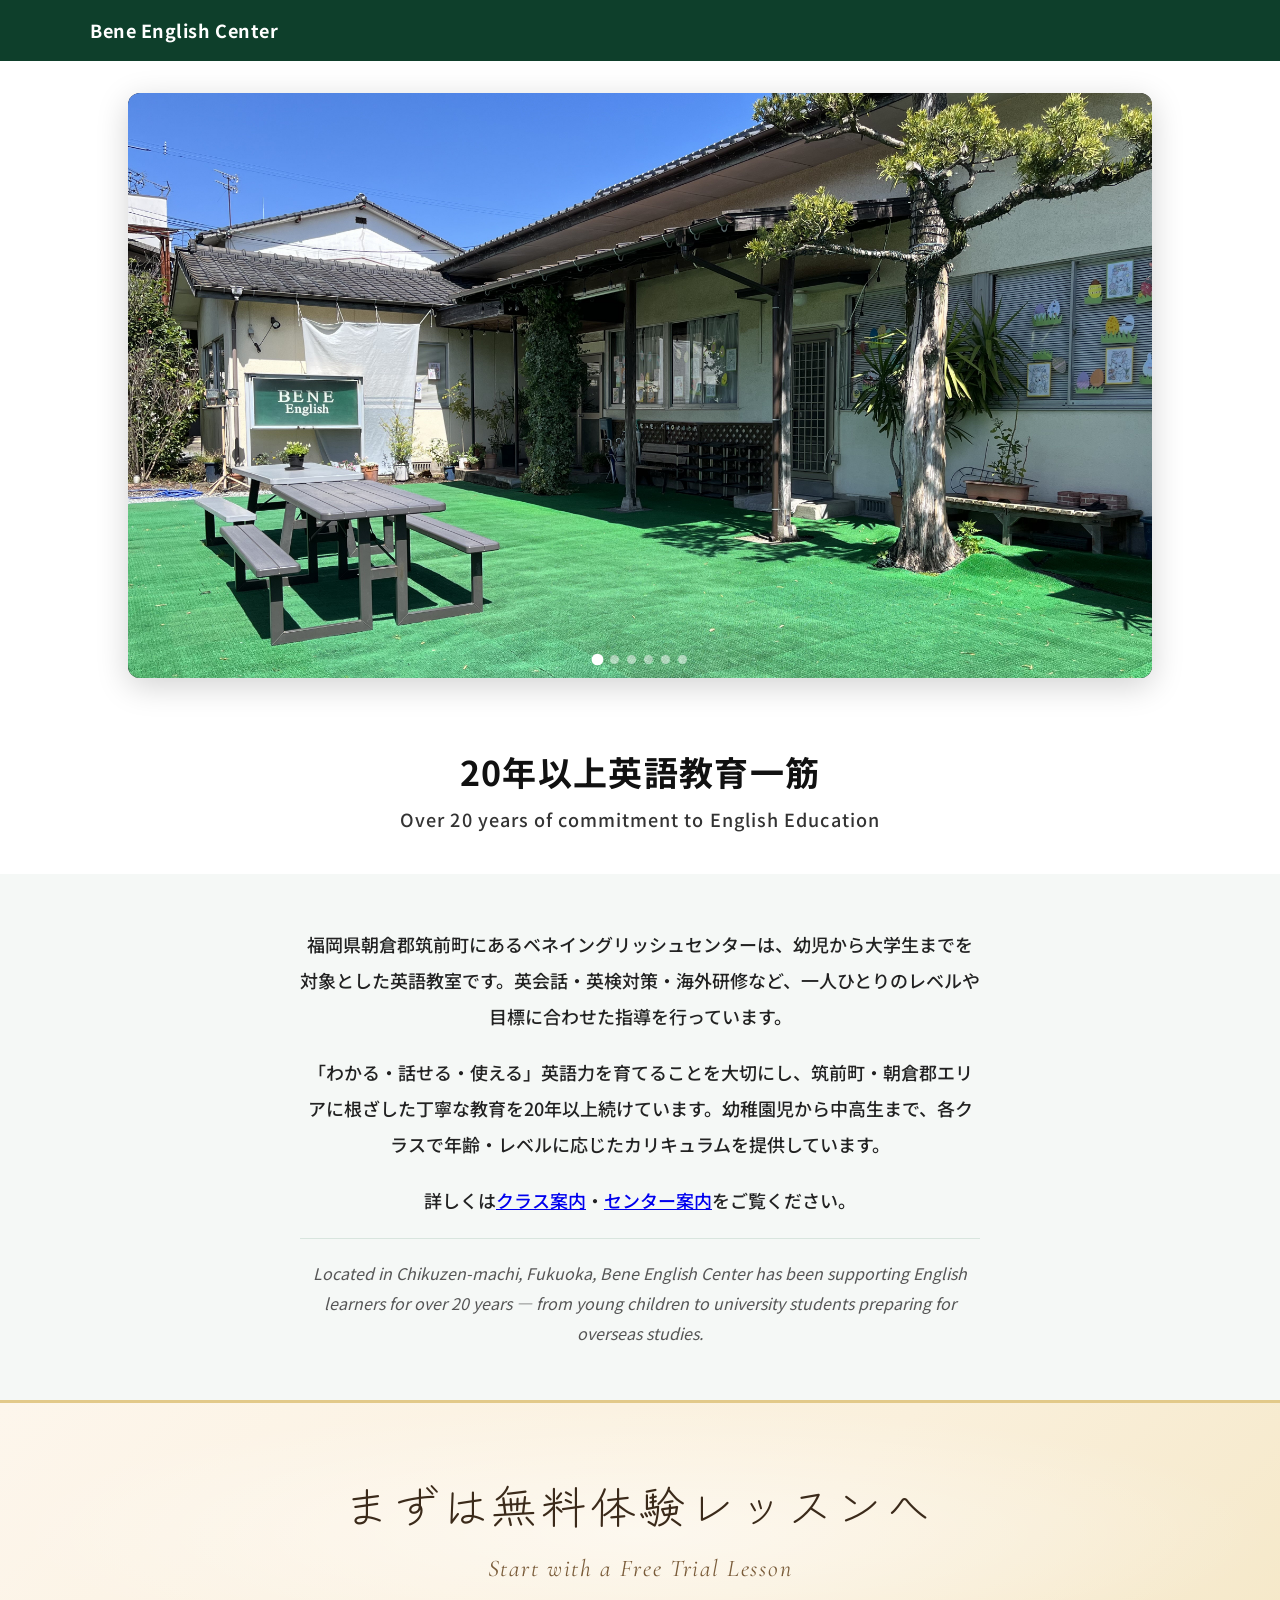
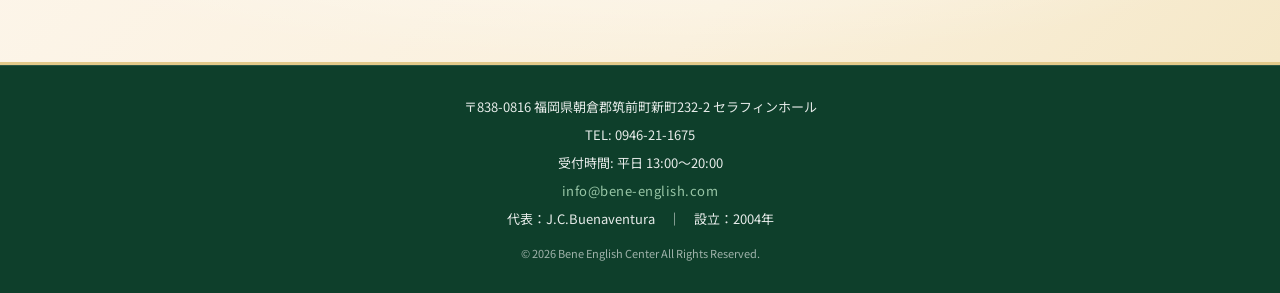
==== commit 7a720ae3: "前回の変更で消えてしまった分を戻す1回目" ====
--- a/index.html
+++ b/index.html
@@ -5,7 +5,8 @@
     <meta charset="UTF-8">
     <meta name="viewport" content="width=device-width, initial-scale=1.0">
     <title>ベネイングリッシュセンター｜筑前町の英語教室｜福岡県朝倉郡</title>
-    <meta name="description" content="福岡県朝倉郡筑前町にある英語教室「ベネイングリッシュセンター」。幼児から大学生まで20年以上の指導実績。英会話・英検対策・海外留学サポートまで、一人ひとりに合わせた丁寧な指導を行っています。まずは無料体験レッスンへ。">
+    <meta name="description"
+        content="福岡県朝倉郡筑前町にある英語教室「ベネイングリッシュセンター」。幼児から大学生まで20年以上の指導実績。英会話・英検対策・海外留学サポートまで、一人ひとりに合わせた丁寧な指導を行っています。まずは無料体験レッスンへ。">
     <meta name="author" content="Bene English Center">
     <meta property="og:title" content="ベネイングリッシュセンター｜筑前町の英語教室｜福岡県朝倉郡">
     <meta property="og:description" content="幼児から大学生まで20年以上の指導実績。英会話・英検対策・海外留学サポート。まずは無料体験レッスンへ。">
@@ -15,7 +16,9 @@
     <link rel="stylesheet" href="style.css">
     <link rel="preconnect" href="https://fonts.googleapis.com">
     <link rel="preconnect" href="https://fonts.gstatic.com" crossorigin>
-    <link href="https://fonts.googleapis.com/css2?family=Cormorant+Garamond:ital,wght@0,400;0,600;1,400&family=Noto+Sans+JP:wght@400;500;700&family=Zen+Kurenaido&display=swap" rel="stylesheet">
+    <link
+        href="https://fonts.googleapis.com/css2?family=Cormorant+Garamond:ital,wght@0,400;0,600;1,400&family=Noto+Sans+JP:wght@400;500;700&family=Zen+Kurenaido&display=swap"
+        rel="stylesheet">
     <!-- 構造化データ（LocalBusiness） -->
     <script type="application/ld+json">
     {
@@ -48,7 +51,7 @@
     <header class="header">
         <div class="container">
             <h1 class="logo">
-                <a href="index.html">ベネイングリッシュセンター｜筑前町の英語教室</a>
+                <a href="index.html">Bene English Center</a>
             </h1>
             <button class="hamburger" id="hamburger">
                 <span></span>
@@ -62,7 +65,7 @@
                     <li><a href="center.html">センター案内</a></li>
                     <li><a href="class.html">クラス案内</a></li>
                     <li><a href="schedule.html">年間スケジュール</a></li>
-                    <li><a href="study_tour.html">海外留学</a></li>
+                    <li><a href="study_tour.html">海外研修</a></li>
                     <li><a href="english_camp.html">イングリッシュキャンプ</a></li>
                     <li><a href="eiken.html">英検</a></li>
                     <li><a href="access.html">アクセス</a></li>
@@ -77,16 +80,28 @@
     <section class="slider">
         <div class="slides">
             <div class="slide active">
-                <img src="image/toppage/Toppage_1.jpeg" alt="筑前町の英語教室 ベネイングリッシュセンター 外観" style="object-position: center center;">
+                <img src="image/toppage/Toppage_1.jpeg" alt="筑前町の英語教室 ベネイングリッシュセンター 外観"
+                    style="object-position: center center;">
             </div>
             <div class="slide">
-                <img src="image/toppage/Toppage_2.jpeg" alt="筑前町の英語教室 ベネイングリッシュセンター 授業風景" style="object-position: center 30%;">
+                <img src="image/toppage/Toppage_2.jpeg" alt="筑前町の英語教室 ベネイングリッシュセンター 授業風景"
+                    style="object-position: center 30%;">
             </div>
             <div class="slide">
-                <img src="image/toppage/Toppage_3.jpeg" alt="筑前町の英語教室 ベネイングリッシュセンター クリスマスイベント" style="object-position: center top;">
+                <img src="image/toppage/Toppage_3.jpeg" alt="筑前町の英語教室 ベネイングリッシュセンター クリスマスイベント"
+                    style="object-position: center top;">
             </div>
             <div class="slide">
-                <img src="image/toppage/Toppage_4.jpeg" alt="筑前町の英語教室 ベネイングリッシュセンター 芝生で遊ぶ子どもたち" style="object-position: center 40%;">
+                <img src="image/toppage/Toppage_4.jpeg" alt="筑前町の英語教室 ベネイングリッシュセンター 芝生で遊ぶ子どもたち"
+                    style="object-position: center 40%;">
+            </div>
+            <div class="slide">
+                <!-- center 40%: 芝生でくつろぐ子どもたち、表情と背景のBENE看板を両立 -->
+                <img src="image/toppage/Toppage_5.jpeg" alt="筑前町の英語教室 ベネイングリッシュセンター 勉強中" style="object-position: center 70%;">
+            </div>
+            <div class="slide">
+                <!-- center 40%: 芝生でくつろぐ子どもたち、表情と背景のBENE看板を両立 -->
+                <img src="image/toppage/Toppage_6.jpeg" alt="筑前町の英語教室 ベネイングリッシュセンター クラスの雰囲気" style="object-position: center 55%;">
             </div>
         </div>
         <div class="slider-dots">
@@ -94,6 +109,8 @@
             <span class="dot" data-index="1"></span>
             <span class="dot" data-index="2"></span>
             <span class="dot" data-index="3"></span>
+            <span class="dot" data-index="4"></span>
+            <span class="dot" data-index="5"></span>
         </div>
     </section>
 
@@ -108,10 +125,15 @@
 
         <!-- 本文 -->
         <section class="section-body">
-            <p class="body-ja">福岡県朝倉郡筑前町にあるベネイングリッシュセンターは、幼児から大学生までを対象とした英語教室です。英会話・英検対策・海外研修など、一人ひとりのレベルや目標に合わせた指導を行っています。</p>
-            <p class="body-ja">「わかる・話せる・使える」英語力を育てることを大切にし、筑前町・朝倉郡エリアに根ざした丁寧な教育を20年以上続けています。幼稚園児から中高生まで、各クラスで年齢・レベルに応じたカリキュラムを提供しています。</p>
+            <p class="body-ja">
+                福岡県朝倉郡筑前町にあるベネイングリッシュセンターは、幼児から大学生までを対象とした英語教室です。英会話・英検対策・海外研修など、一人ひとりのレベルや目標に合わせた指導を行っています。</p>
+            <p class="body-ja">
+                「わかる・話せる・使える」英語力を育てることを大切にし、筑前町・朝倉郡エリアに根ざした丁寧な教育を20年以上続けています。幼稚園児から中高生まで、各クラスで年齢・レベルに応じたカリキュラムを提供しています。
+            </p>
             <p class="body-ja">詳しくは<a href="class.html">クラス案内</a>・<a href="center.html">センター案内</a>をご覧ください。</p>
-            <p class="body-en">Located in Chikuzen-machi, Fukuoka, Bene English Center has been supporting English learners for over 20 years — from young children to university students preparing for overseas studies.</p>
+            <p class="body-en">Located in Chikuzen-machi, Fukuoka, Bene English Center has been supporting English
+                learners for over 20 years — from young children to university students preparing for overseas studies.
+            </p>
         </section>
 
         <!-- 締め台詞 -->
@@ -143,4 +165,4 @@
     <script src="main.js"></script>
 </body>
 
-</html>
+</html>
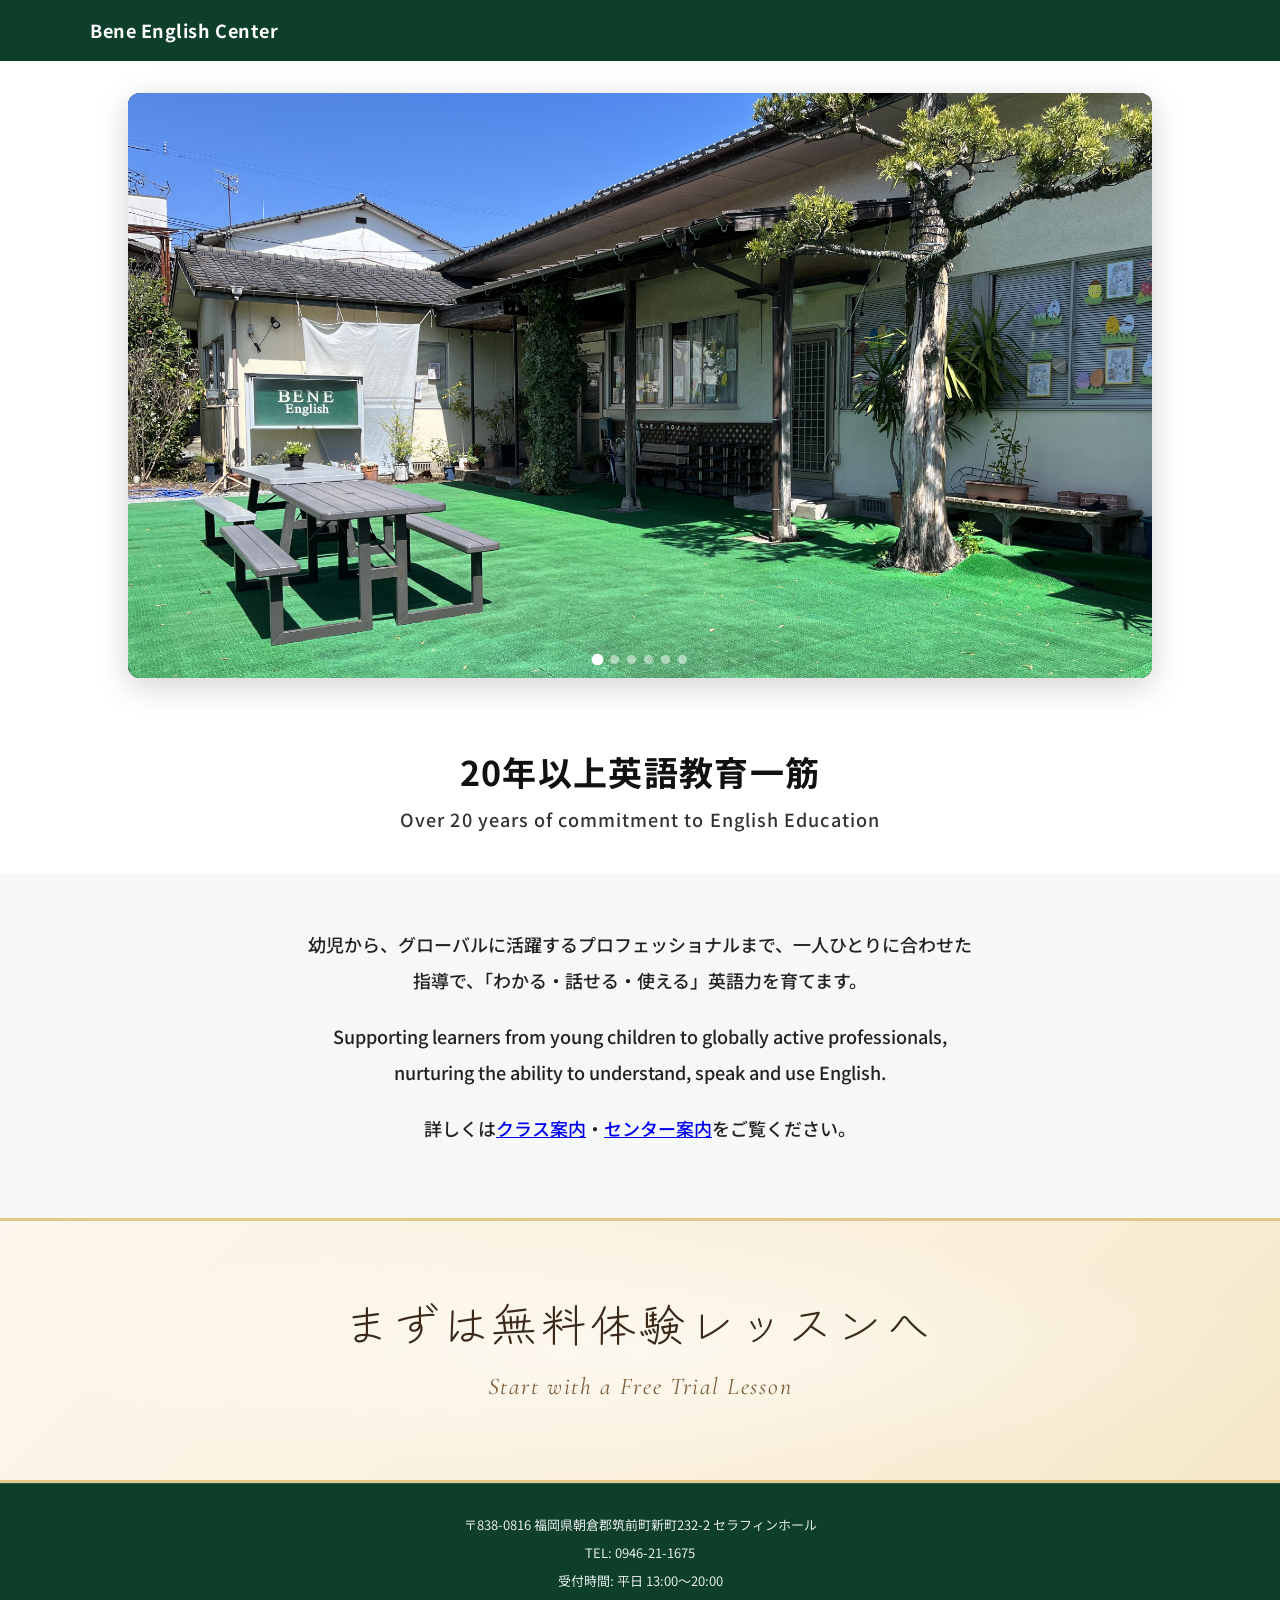
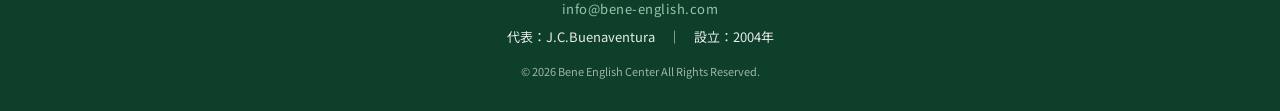
==== commit 32e43a14: "index修正" ====
--- a/index.html
+++ b/index.html
@@ -126,14 +126,14 @@
         <!-- 本文 -->
         <section class="section-body">
             <p class="body-ja">
-                福岡県朝倉郡筑前町にあるベネイングリッシュセンターは、幼児から大学生までを対象とした英語教室です。英会話・英検対策・海外研修など、一人ひとりのレベルや目標に合わせた指導を行っています。</p>
+                幼児から、グローバルに活躍するプロフェッショナルまで、一人ひとりに合わせた指導で、「わかる・話せる・使える」英語力を育てます。</p>
             <p class="body-ja">
-                「わかる・話せる・使える」英語力を育てることを大切にし、筑前町・朝倉郡エリアに根ざした丁寧な教育を20年以上続けています。幼稚園児から中高生まで、各クラスで年齢・レベルに応じたカリキュラムを提供しています。
+                Supporting learners from young children to globally active professionals, nurturing the ability to understand, speak and use English.
             </p>
             <p class="body-ja">詳しくは<a href="class.html">クラス案内</a>・<a href="center.html">センター案内</a>をご覧ください。</p>
-            <p class="body-en">Located in Chikuzen-machi, Fukuoka, Bene English Center has been supporting English
+            <!-- <p class="body-en">Located in Chikuzen-machi, Fukuoka, Bene English Center has been supporting English
                 learners for over 20 years — from young children to university students preparing for overseas studies.
-            </p>
+            </p> -->
         </section>
 
         <!-- 締め台詞 -->
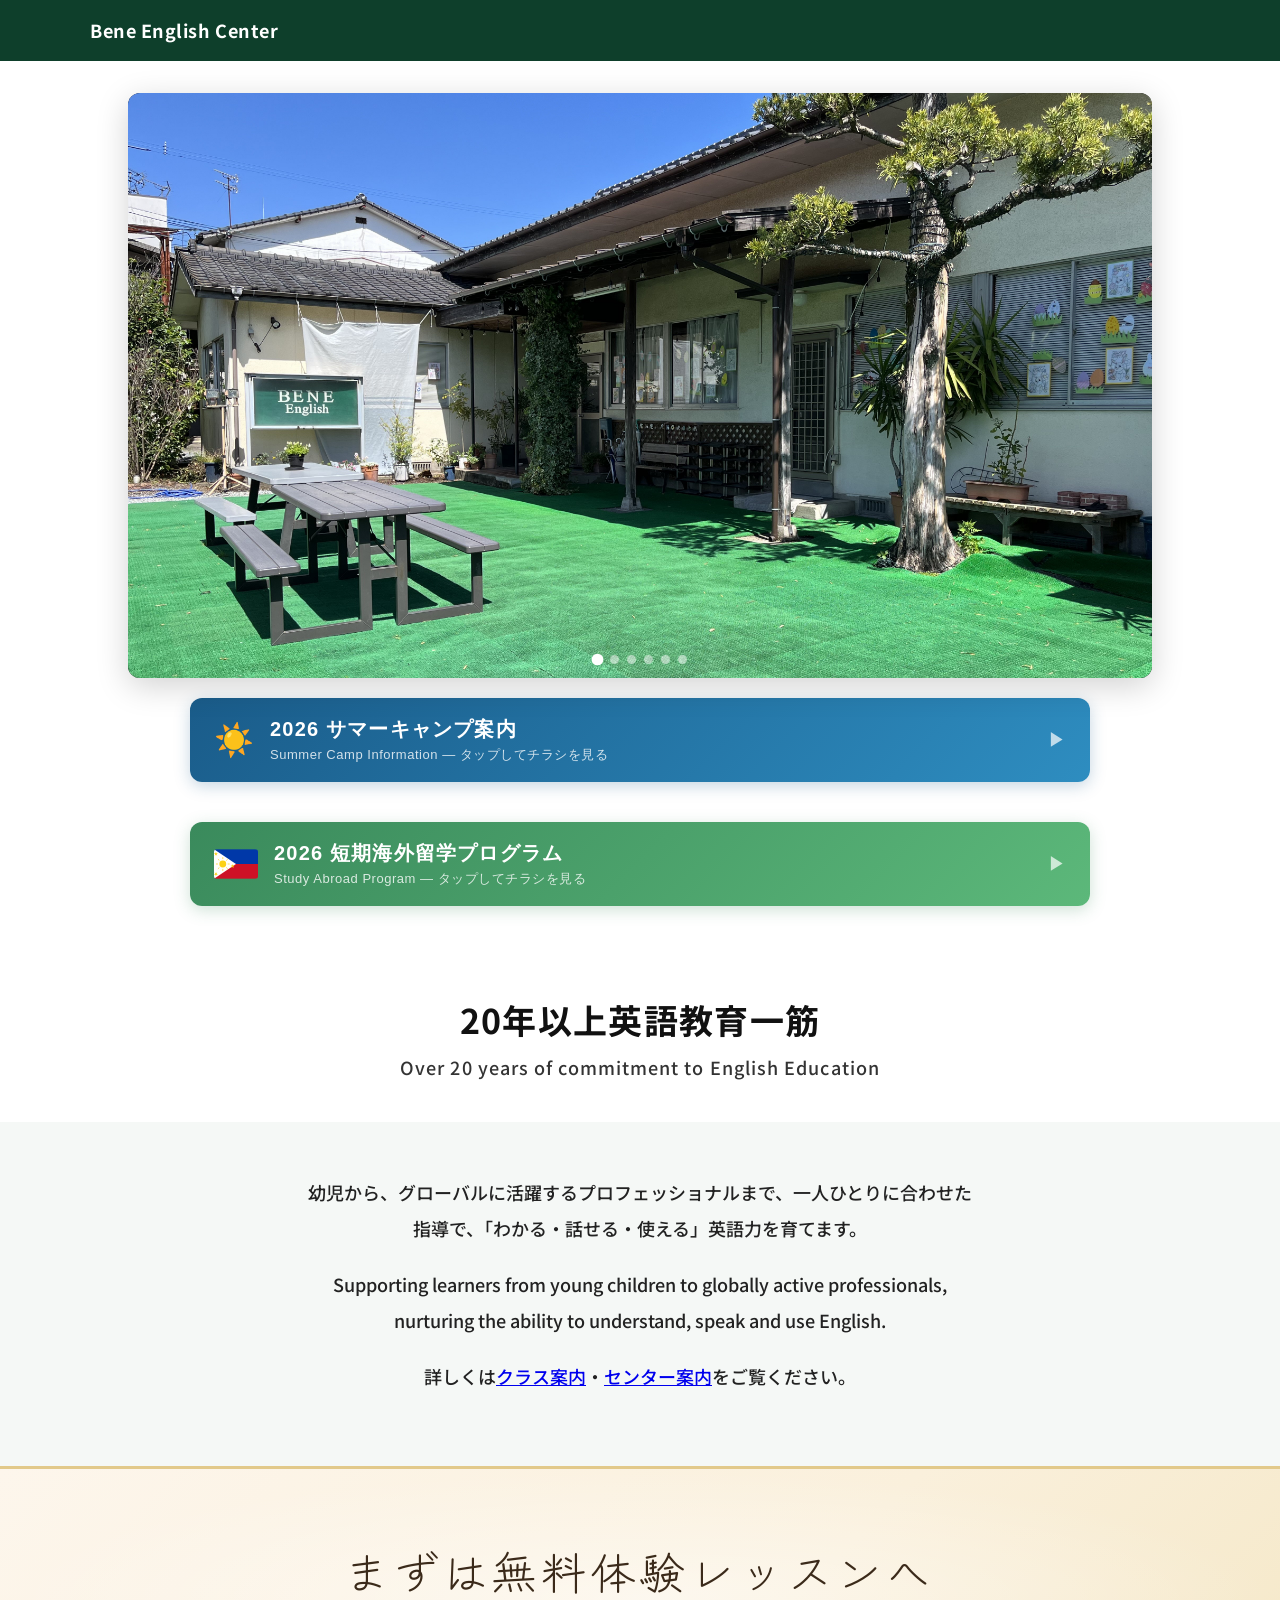
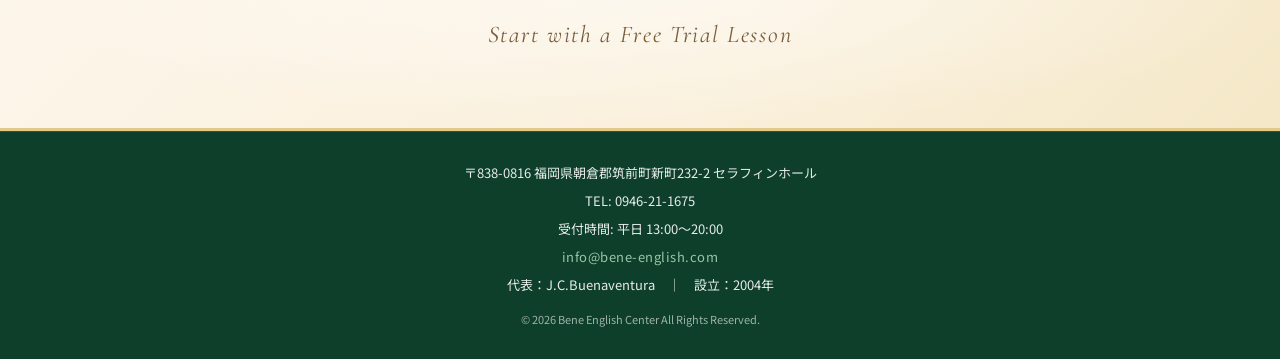
==== commit a8c821fc: "チラシ追加" ====
--- a/index.html
+++ b/index.html
@@ -11,8 +11,10 @@
     <meta property="og:title" content="ベネイングリッシュセンター｜筑前町の英語教室｜福岡県朝倉郡">
     <meta property="og:description" content="幼児から大学生まで20年以上の指導実績。英会話・英検対策・海外留学サポート。まずは無料体験レッスンへ。">
     <meta property="og:type" content="website">
-    <meta property="og:url" content="https://beneenglishcenter.github.io/bene-english-center/">
-    <link rel="canonical" href="https://beneenglishcenter.github.io/bene-english-center/">
+    <!-- <meta property="og:url" content="https://beneenglishcenter.github.io/bene-english-center/"> -->
+    <meta property="og:url" content="https://www.bene-english.com/">
+    <!-- <link rel="canonical" href="https://beneenglishcenter.github.io/bene-english-center/"> -->
+    <link rel="canonical" href="https://www.bene-english.com/">
     <link rel="stylesheet" href="style.css">
     <link rel="preconnect" href="https://fonts.googleapis.com">
     <link rel="preconnect" href="https://fonts.gstatic.com" crossorigin>
@@ -26,9 +28,9 @@
       "@type": "EducationalOrganization",
       "name": "ベネイングリッシュセンター",
       "alternateName": ["Bene English Center", "べねいんぐりっしゅせんたー", "bene english center"],
+      "url": "https://www.bene-english.com/",
+      "logo": "https://www.bene-english.com/image/toppage/Toppage_1.jpeg",
       "alternateName": "Bene English Center",
-      "url": "https://beneenglishcenter.github.io/bene-english-center/",
-      "logo": "https://beneenglishcenter.github.io/bene-english-center/image/toppage/Toppage_1.jpeg",
       "description": "福岡県朝倉郡筑前町にある英語教室。幼児から大学生まで20年以上の指導実績。英会話・英検対策・海外留学サポート。",
       "address": {
         "@type": "PostalAddress",
@@ -51,9 +53,9 @@
     <header class="header">
         <div class="container">
             <h1 class="logo">
-                <a href="index.html">Bene English Center</a>
+                <a href="/">Bene English Center</a>
             </h1>
-            <button class="hamburger" id="hamburger">
+            <button class="hamburger" id="hamburger" type="button" aria-label="メニューを開く">
                 <span></span>
                 <span></span>
                 <span></span>
@@ -61,7 +63,7 @@
 
             <nav class="nav" id="nav">
                 <ul class="nav-list">
-                    <li><a href="index.html">トップページ</a></li>
+                    <li><a href="/">トップページ</a></li>
                     <li><a href="center.html">センター案内</a></li>
                     <li><a href="class.html">クラス案内</a></li>
                     <li><a href="schedule.html">年間スケジュール</a></li>
@@ -97,11 +99,13 @@
             </div>
             <div class="slide">
                 <!-- center 40%: 芝生でくつろぐ子どもたち、表情と背景のBENE看板を両立 -->
-                <img src="image/toppage/Toppage_5.jpeg" alt="筑前町の英語教室 ベネイングリッシュセンター 勉強中" style="object-position: center 70%;">
+                <img src="image/toppage/Toppage_5.jpeg" alt="筑前町の英語教室 ベネイングリッシュセンター 勉強中"
+                    style="object-position: center 70%;">
             </div>
             <div class="slide">
                 <!-- center 40%: 芝生でくつろぐ子どもたち、表情と背景のBENE看板を両立 -->
-                <img src="image/toppage/Toppage_6.jpeg" alt="筑前町の英語教室 ベネイングリッシュセンター クラスの雰囲気" style="object-position: center 55%;">
+                <img src="image/toppage/Toppage_6.jpeg" alt="筑前町の英語教室 ベネイングリッシュセンター クラスの雰囲気"
+                    style="object-position: center 55%;">
             </div>
         </div>
         <div class="slider-dots">
@@ -114,6 +118,125 @@
         </div>
     </section>
 
+    <!-- ===== バナーエリア ===== -->
+    <section class="section-flyer-banner">
+
+        <!-- サマーキャンプ -->
+        <button class="flyer-banner-btn" id="flyerBannerBtn" type="button">
+            <span class="flyer-banner-icon">☀️</span>
+            <span class="flyer-banner-text">
+                <span class="flyer-banner-title">2026 サマーキャンプ案内</span>
+                <span class="flyer-banner-sub">Summer Camp Information — タップしてチラシを見る</span>
+            </span>
+            <span class="flyer-banner-arrow">▶</span>
+        </button>
+
+        <!-- 海外留学 -->
+        <button class="flyer-banner-btn flyer-banner-btn--green" id="studyBannerBtn" type="button">
+            <span class="flyer-banner-icon">
+                <svg xmlns="http://www.w3.org/2000/svg" viewBox="0 0 90 60" width="44" height="30" style="display:block;border-radius:3px;">
+                  <!-- 上：青 -->
+                  <rect width="90" height="30" fill="#0038A8"/>
+                  <!-- 下：赤 -->
+                  <rect y="30" width="90" height="30" fill="#CE1126"/>
+                  <!-- 左：白三角 -->
+                  <polygon points="0,0 45,30 0,60" fill="#FFFFFF"/>
+                  <!-- 太陽（黄色） -->
+                  <circle cx="18" cy="30" r="7" fill="#FCD116"/>
+                  <!-- 太陽の光8本 -->
+                  <g stroke="#FCD116" stroke-width="1.5">
+                    <line x1="18" y1="20" x2="18" y2="16"/>
+                    <line x1="18" y1="40" x2="18" y2="44"/>
+                    <line x1="8"  y1="30" x2="4"  y2="30"/>
+                    <line x1="28" y1="30" x2="32" y2="30"/>
+                    <line x1="11" y1="23" x2="8"  y2="20"/>
+                    <line x1="25" y1="37" x2="28" y2="40"/>
+                    <line x1="25" y1="23" x2="28" y2="20"/>
+                    <line x1="11" y1="37" x2="8"  y2="40"/>
+                  </g>
+                  <!-- 星3つ（各コーナー） -->
+                  <polygon points="4,5 5,8 8,8 5.5,10 6.5,13 4,11 1.5,13 2.5,10 0,8 3,8" fill="#FCD116"/>
+                  <polygon points="4,55 5,52 8,52 5.5,50 6.5,47 4,49 1.5,47 2.5,50 0,52 3,52" fill="#FCD116"/>
+                  <polygon points="38,30 39,33 42,33 39.5,35 40.5,38 38,36 35.5,38 36.5,35 34,33 37,33" fill="#FCD116"/>
+                </svg>
+            </span>
+            <span class="flyer-banner-text">
+                <span class="flyer-banner-title">2026 短期海外留学プログラム</span>
+                <span class="flyer-banner-sub">Study Abroad Program — タップしてチラシを見る</span>
+            </span>
+            <span class="flyer-banner-arrow">▶</span>
+        </button>
+
+    </section>
+
+    <!-- ===== サマーキャンプ PDFモーダル ===== -->
+    <div class="flyer-modal" id="flyerModal" role="dialog" aria-modal="true" aria-label="サマーキャンプチラシ">
+        <div class="flyer-modal-inner">
+            <div class="flyer-modal-header">
+                <p class="flyer-modal-title">☀️ 2026 サマーキャンプ案内</p>
+                <div class="flyer-modal-actions">
+                    <a href="pdf/2026%20Summer%20Camp%20omote.pdf" target="_blank" rel="noopener noreferrer" class="flyer-btn flyer-btn-open">
+                        表面 別タブで開く ↗
+                    </a>
+                    <a href="pdf/2026%20Summer%20Camp%20ura.pdf" target="_blank" rel="noopener noreferrer" class="flyer-btn flyer-btn-open">
+                        裏面 別タブで開く ↗
+                    </a>
+                    <a href="pdf/2026%20Summer%20Camp%20omote.pdf" download class="flyer-btn flyer-btn-dl">
+                        表面 DL ↓
+                    </a>
+                    <a href="pdf/2026%20Summer%20Camp%20ura.pdf" download class="flyer-btn flyer-btn-dl">
+                        裏面 DL ↓
+                    </a>
+                    <button class="flyer-modal-close" data-target="flyerModal" type="button" aria-label="閉じる">✕</button>
+                </div>
+            </div>
+            <div class="flyer-modal-body">
+                <iframe src="pdf/2026%20Summer%20Camp%20omote.pdf" title="サマーキャンプチラシ 表面" class="flyer-pdf-frame"></iframe>
+                <iframe src="pdf/2026%20Summer%20Camp%20ura.pdf" title="サマーキャンプチラシ 裏面" class="flyer-pdf-frame"></iframe>
+            </div>
+        </div>
+    </div>
+    <div class="flyer-modal-overlay" id="flyerModalOverlay"></div>
+
+    <!-- ===== 海外留学 PDFモーダル ===== -->
+    <div class="flyer-modal" id="studyModal" role="dialog" aria-modal="true" aria-label="海外留学チラシ">
+        <div class="flyer-modal-inner">
+            <div class="flyer-modal-header flyer-modal-header--green">
+                <p class="flyer-modal-title">
+                    <svg xmlns="http://www.w3.org/2000/svg" viewBox="0 0 90 60" width="28" height="19" style="display:inline-block;vertical-align:middle;border-radius:2px;margin-right:6px;">
+                      <rect width="90" height="30" fill="#0038A8"/>
+                      <rect y="30" width="90" height="30" fill="#CE1126"/>
+                      <polygon points="0,0 45,30 0,60" fill="#FFFFFF"/>
+                      <circle cx="18" cy="30" r="7" fill="#FCD116"/>
+                      <g stroke="#FCD116" stroke-width="1.5">
+                        <line x1="18" y1="20" x2="18" y2="16"/><line x1="18" y1="40" x2="18" y2="44"/>
+                        <line x1="8" y1="30" x2="4" y2="30"/><line x1="28" y1="30" x2="32" y2="30"/>
+                        <line x1="11" y1="23" x2="8" y2="20"/><line x1="25" y1="37" x2="28" y2="40"/>
+                        <line x1="25" y1="23" x2="28" y2="20"/><line x1="11" y1="37" x2="8" y2="40"/>
+                      </g>
+                      <polygon points="4,5 5,8 8,8 5.5,10 6.5,13 4,11 1.5,13 2.5,10 0,8 3,8" fill="#FCD116"/>
+                      <polygon points="4,55 5,52 8,52 5.5,50 6.5,47 4,49 1.5,47 2.5,50 0,52 3,52" fill="#FCD116"/>
+                      <polygon points="38,30 39,33 42,33 39.5,35 40.5,38 38,36 35.5,38 36.5,35 34,33 37,33" fill="#FCD116"/>
+                    </svg>
+                    2026 短期海外留学プログラム
+                </p>
+                <div class="flyer-modal-actions">
+                    <a href="pdf/La%20Salle%20Exchange%20Student%20Program%20(8).pdf" target="_blank" rel="noopener noreferrer" class="flyer-btn flyer-btn-open">
+                        別タブで開く ↗
+                    </a>
+                    <a href="pdf/La%20Salle%20Exchange%20Student%20Program%20(8).pdf" download class="flyer-btn flyer-btn-dl">
+                        DL ↓
+                    </a>
+                    <button class="flyer-modal-close" data-target="studyModal" type="button" aria-label="閉じる">✕</button>
+                </div>
+            </div>
+            <div class="flyer-modal-body">
+                <iframe src="pdf/La%20Salle%20Exchange%20Student%20Program%20(8).pdf" title="海外留学プログラムチラシ" class="flyer-pdf-frame"></iframe>
+            </div>
+        </div>
+    </div>
+    <div class="flyer-modal-overlay" id="studyModalOverlay"></div>
+
     <!-- ===== メインコンテンツ ===== -->
     <main class="main-content">
 
@@ -128,7 +251,8 @@
             <p class="body-ja">
                 幼児から、グローバルに活躍するプロフェッショナルまで、一人ひとりに合わせた指導で、「わかる・話せる・使える」英語力を育てます。</p>
             <p class="body-ja">
-                Supporting learners from young children to globally active professionals, nurturing the ability to understand, speak and use English.
+                Supporting learners from young children to globally active professionals, nurturing the ability to
+                understand, speak and use English.
             </p>
             <p class="body-ja">詳しくは<a href="class.html">クラス案内</a>・<a href="center.html">センター案内</a>をご覧ください。</p>
             <!-- <p class="body-en">Located in Chikuzen-machi, Fukuoka, Bene English Center has been supporting English
--- a/style.css
+++ b/style.css
@@ -255,6 +255,10 @@
   background: #F5F8F6;
   padding: 36px 24px;
   text-align: center;
+}
+
+.body-bold {
+  font-weight: bold;
 }
 
 .body-ja {
@@ -1024,3 +1028,230 @@
     padding: 52px 40px 64px;
   }
 }
+
+/* ===== サマーキャンプ バナー ===== */
+.section-flyer-banner {
+  background: #fff;
+  padding: 0;
+  display: flex;
+  flex-direction: column;
+  align-items: center;
+}
+
+.flyer-banner-btn {
+  display: flex;
+  align-items: center;
+  gap: 16px;
+  width: 90%;
+  max-width: 900px;
+  margin: 20px auto;
+  padding: 18px 24px;
+  background: linear-gradient(135deg, #1A5C8A 0%, #2E8DC0 100%);
+  border: none;
+  border-radius: 12px;
+  cursor: pointer;
+  box-shadow: 0 4px 16px rgba(26, 92, 138, 0.25);
+  text-align: left;
+  transition: transform 0.2s, box-shadow 0.2s;
+  user-select: none;
+  -webkit-user-select: none;
+}
+
+.flyer-banner-btn:hover {
+  transform: translateY(-2px);
+  box-shadow: 0 8px 24px rgba(26, 92, 138, 0.35);
+}
+
+.flyer-banner-icon {
+  font-size: 32px;
+  line-height: 1;
+  flex-shrink: 0;
+}
+
+.flyer-banner-text {
+  flex: 1;
+  display: flex;
+  flex-direction: column;
+  gap: 4px;
+}
+
+.flyer-banner-title {
+  font-size: clamp(15px, 4vw, 20px);
+  font-weight: 700;
+  color: #fff;
+  letter-spacing: 0.06em;
+  line-height: 1.3;
+}
+
+.flyer-banner-sub {
+  font-size: clamp(11px, 2.5vw, 13px);
+  color: rgba(255, 255, 255, 0.80);
+  letter-spacing: 0.04em;
+}
+
+.flyer-banner-arrow {
+  font-size: 18px;
+  color: rgba(255, 255, 255, 0.70);
+  flex-shrink: 0;
+  transition: transform 0.2s;
+}
+
+.flyer-banner-btn:hover .flyer-banner-arrow {
+  transform: translateX(4px);
+}
+
+/* 海外留学バナー（薄めの緑） */
+.flyer-banner-btn--green {
+  background: linear-gradient(135deg, #3a8a5c 0%, #5cb87a 100%);
+  box-shadow: 0 4px 16px rgba(58, 138, 92, 0.25);
+}
+
+.flyer-banner-btn--green:hover {
+  box-shadow: 0 8px 24px rgba(58, 138, 92, 0.35);
+}
+
+/* 海外留学モーダルヘッダー（薄めの緑） */
+.flyer-modal-header--green {
+  background: #3a8a5c;
+}
+
+/* ===== PDFモーダル ===== */
+.flyer-modal-overlay {
+  position: fixed;
+  inset: 0;
+  background: rgba(0, 0, 0, 0.65);
+  z-index: 2000;
+  opacity: 0;
+  visibility: hidden;
+  transition: opacity 0.3s, visibility 0.3s;
+}
+
+.flyer-modal-overlay.active {
+  opacity: 1;
+  visibility: visible;
+}
+
+.flyer-modal {
+  position: fixed;
+  inset: 0;
+  z-index: 2100;
+  display: flex;
+  align-items: center;
+  justify-content: center;
+  padding: 16px;
+  pointer-events: none;
+  opacity: 0;
+  visibility: hidden;
+  transform: translateY(20px);
+  transition: opacity 0.3s, visibility 0.3s, transform 0.3s;
+}
+
+.flyer-modal.active {
+  opacity: 1;
+  visibility: visible;
+  pointer-events: auto;
+  transform: translateY(0);
+}
+
+.flyer-modal-inner {
+  background: #fff;
+  border-radius: 14px;
+  overflow: hidden;
+  box-shadow: 0 16px 48px rgba(0, 0, 0, 0.30);
+  display: flex;
+  flex-direction: column;
+  width: 100%;
+  max-width: 860px;
+  max-height: 92vh;
+}
+
+.flyer-modal-header {
+  display: flex;
+  align-items: center;
+  justify-content: space-between;
+  gap: 12px;
+  padding: 14px 20px;
+  background: #0E3F2B;
+  flex-shrink: 0;
+  flex-wrap: wrap;
+}
+
+.flyer-modal-title {
+  font-size: clamp(14px, 3vw, 16px);
+  font-weight: 700;
+  color: #fff;
+  margin: 0;
+  letter-spacing: 0.05em;
+}
+
+.flyer-modal-actions {
+  display: flex;
+  align-items: center;
+  gap: 8px;
+  flex-shrink: 0;
+}
+
+.flyer-btn {
+  display: inline-block;
+  padding: 7px 14px;
+  border-radius: 6px;
+  font-size: clamp(11px, 2.5vw, 13px);
+  font-weight: 700;
+  letter-spacing: 0.04em;
+  text-decoration: none;
+  transition: opacity 0.2s;
+  white-space: nowrap;
+}
+
+.flyer-btn:hover {
+  opacity: 0.80;
+}
+
+.flyer-btn-open {
+  background: rgba(255, 255, 255, 0.18);
+  color: #fff;
+  border: 1px solid rgba(255, 255, 255, 0.40);
+}
+
+.flyer-btn-dl {
+  background: #A8D5B5;
+  color: #0E3F2B;
+  border: none;
+}
+
+.flyer-modal-close {
+  background: none;
+  border: none;
+  color: rgba(255, 255, 255, 0.75);
+  font-size: 20px;
+  cursor: pointer;
+  padding: 4px 8px;
+  line-height: 1;
+  transition: color 0.2s;
+  flex-shrink: 0;
+}
+
+.flyer-modal-close:hover {
+  color: #fff;
+}
+
+.flyer-modal-body {
+  flex: 1;
+  overflow-y: auto;
+  background: #f0f0f0;
+  min-height: 0;
+  display: flex;
+  flex-direction: column;
+  gap: 8px;
+  padding: 8px;
+}
+
+.flyer-pdf-frame {
+  width: 100%;
+  height: 80vh;
+  min-height: 500px;
+  border: none;
+  display: block;
+  border-radius: 4px;
+  flex-shrink: 0;
+}
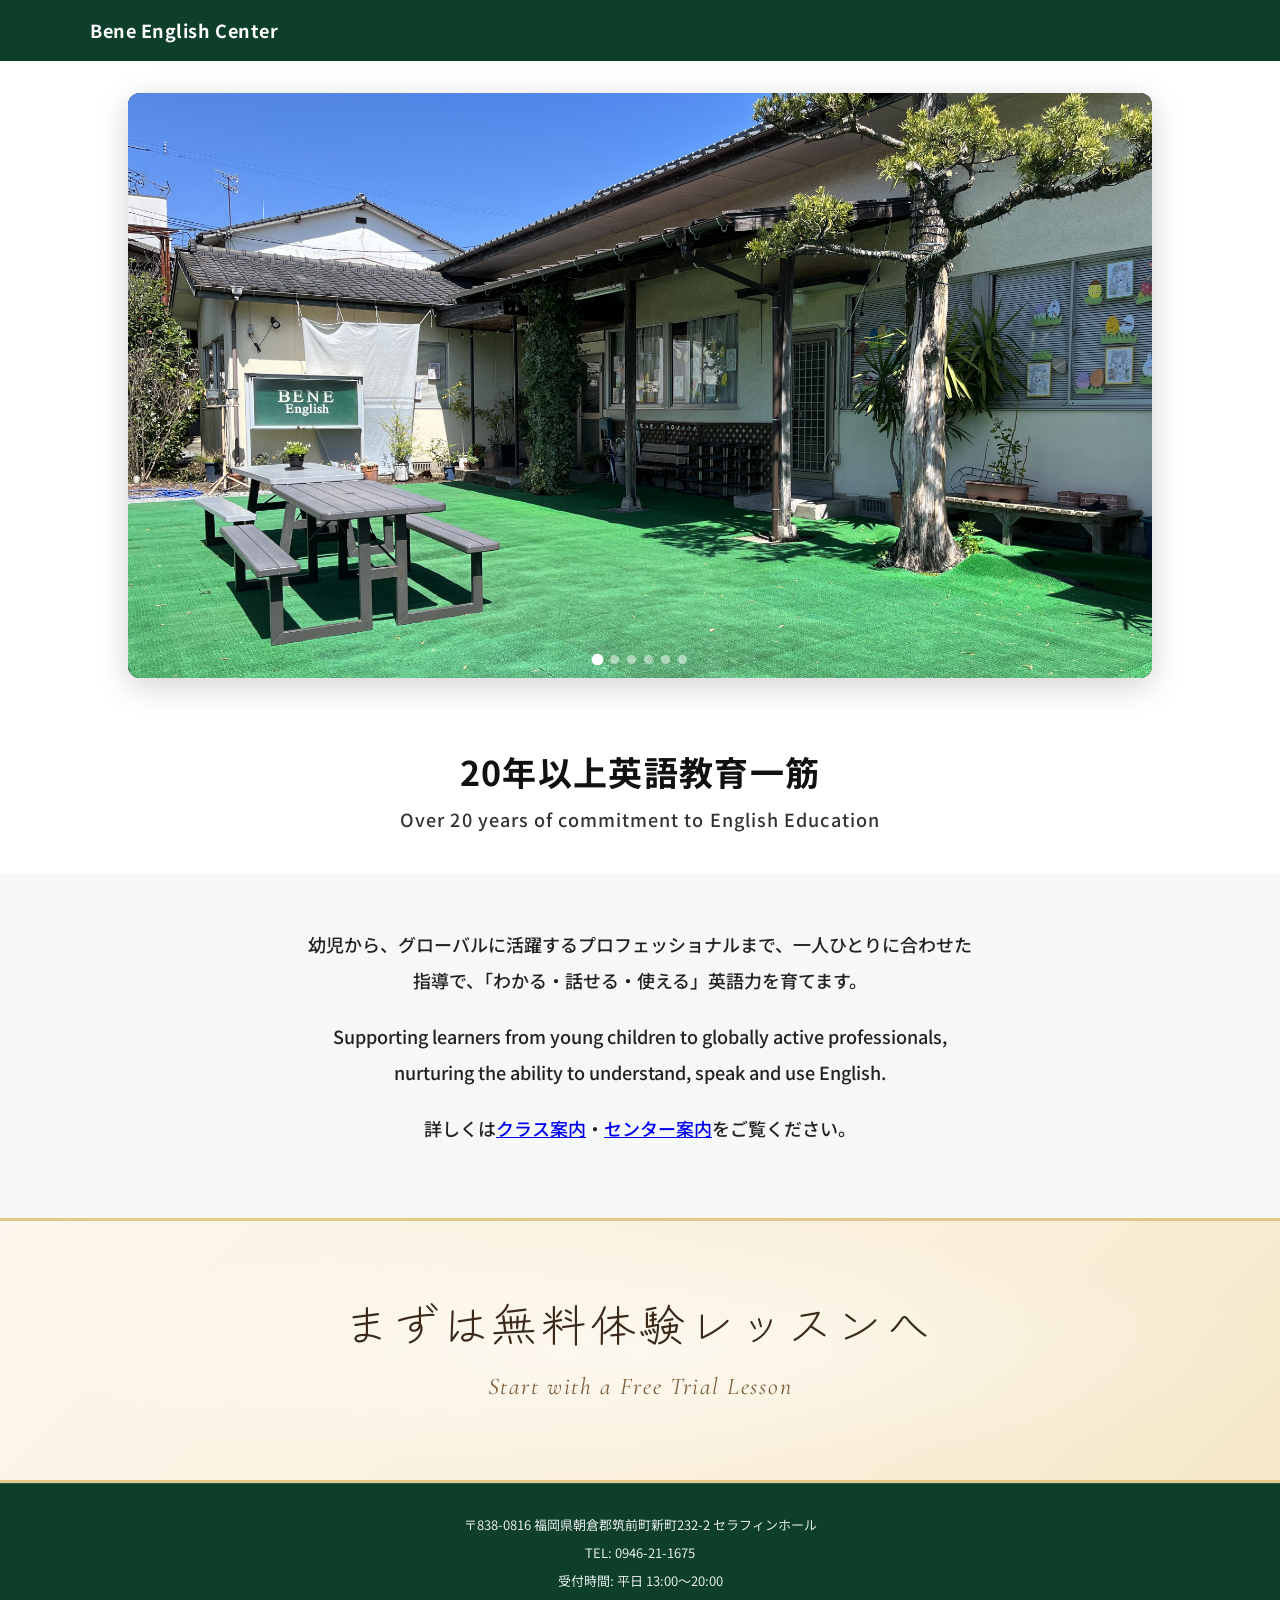
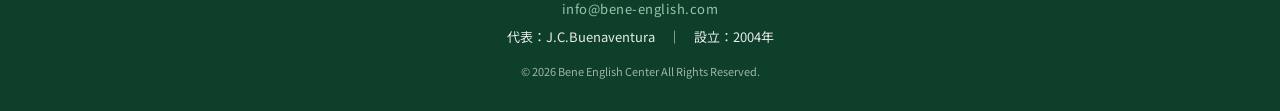
==== commit aacfe014: "ダウンロード用pdf削除_2026年サマーキャンプ追加" ====
--- a/index.html
+++ b/index.html
@@ -1,4 +1,5 @@
 <!DOCTYPE html>
+
 <html lang="ja">
 
 <head>
@@ -119,32 +120,32 @@
     </section>
 
     <!-- ===== バナーエリア ===== -->
-    <section class="section-flyer-banner">
+    <!-- <section class="section-flyer-banner"> -->
 
         <!-- サマーキャンプ -->
-        <button class="flyer-banner-btn" id="flyerBannerBtn" type="button">
+        <!-- <button class="flyer-banner-btn" id="flyerBannerBtn" type="button">
             <span class="flyer-banner-icon">☀️</span>
             <span class="flyer-banner-text">
                 <span class="flyer-banner-title">2026 サマーキャンプ案内</span>
                 <span class="flyer-banner-sub">Summer Camp Information — タップしてチラシを見る</span>
             </span>
             <span class="flyer-banner-arrow">▶</span>
-        </button>
+        </button> -->
 
         <!-- 海外留学 -->
-        <button class="flyer-banner-btn flyer-banner-btn--green" id="studyBannerBtn" type="button">
+        <!-- <button class="flyer-banner-btn flyer-banner-btn--green" id="studyBannerBtn" type="button">
             <span class="flyer-banner-icon">
-                <svg xmlns="http://www.w3.org/2000/svg" viewBox="0 0 90 60" width="44" height="30" style="display:block;border-radius:3px;">
+                <svg xmlns="http://www.w3.org/2000/svg" viewBox="0 0 90 60" width="44" height="30" style="display:block;border-radius:3px;"> -->
                   <!-- 上：青 -->
-                  <rect width="90" height="30" fill="#0038A8"/>
+                  <!-- <rect width="90" height="30" fill="#0038A8"/> -->
                   <!-- 下：赤 -->
-                  <rect y="30" width="90" height="30" fill="#CE1126"/>
+                  <!-- <rect y="30" width="90" height="30" fill="#CE1126"/> -->
                   <!-- 左：白三角 -->
-                  <polygon points="0,0 45,30 0,60" fill="#FFFFFF"/>
+                  <!-- <polygon points="0,0 45,30 0,60" fill="#FFFFFF"/> -->
                   <!-- 太陽（黄色） -->
-                  <circle cx="18" cy="30" r="7" fill="#FCD116"/>
+                  <!-- <circle cx="18" cy="30" r="7" fill="#FCD116"/> -->
                   <!-- 太陽の光8本 -->
-                  <g stroke="#FCD116" stroke-width="1.5">
+                  <!-- <g stroke="#FCD116" stroke-width="1.5">
                     <line x1="18" y1="20" x2="18" y2="16"/>
                     <line x1="18" y1="40" x2="18" y2="44"/>
                     <line x1="8"  y1="30" x2="4"  y2="30"/>
@@ -153,9 +154,9 @@
                     <line x1="25" y1="37" x2="28" y2="40"/>
                     <line x1="25" y1="23" x2="28" y2="20"/>
                     <line x1="11" y1="37" x2="8"  y2="40"/>
-                  </g>
+                  </g> -->
                   <!-- 星3つ（各コーナー） -->
-                  <polygon points="4,5 5,8 8,8 5.5,10 6.5,13 4,11 1.5,13 2.5,10 0,8 3,8" fill="#FCD116"/>
+                  <!-- <polygon points="4,5 5,8 8,8 5.5,10 6.5,13 4,11 1.5,13 2.5,10 0,8 3,8" fill="#FCD116"/>
                   <polygon points="4,55 5,52 8,52 5.5,50 6.5,47 4,49 1.5,47 2.5,50 0,52 3,52" fill="#FCD116"/>
                   <polygon points="38,30 39,33 42,33 39.5,35 40.5,38 38,36 35.5,38 36.5,35 34,33 37,33" fill="#FCD116"/>
                 </svg>
@@ -165,12 +166,12 @@
                 <span class="flyer-banner-sub">Study Abroad Program — タップしてチラシを見る</span>
             </span>
             <span class="flyer-banner-arrow">▶</span>
-        </button>
-
-    </section>
+        </button> -->
+
+    <!-- </section> -->
 
     <!-- ===== サマーキャンプ PDFモーダル ===== -->
-    <div class="flyer-modal" id="flyerModal" role="dialog" aria-modal="true" aria-label="サマーキャンプチラシ">
+    <!-- <div class="flyer-modal" id="flyerModal" role="dialog" aria-modal="true" aria-label="サマーキャンプチラシ">
         <div class="flyer-modal-inner">
             <div class="flyer-modal-header">
                 <p class="flyer-modal-title">☀️ 2026 サマーキャンプ案内</p>
@@ -196,10 +197,10 @@
             </div>
         </div>
     </div>
-    <div class="flyer-modal-overlay" id="flyerModalOverlay"></div>
+    <div class="flyer-modal-overlay" id="flyerModalOverlay"></div> -->
 
     <!-- ===== 海外留学 PDFモーダル ===== -->
-    <div class="flyer-modal" id="studyModal" role="dialog" aria-modal="true" aria-label="海外留学チラシ">
+    <!-- <div class="flyer-modal" id="studyModal" role="dialog" aria-modal="true" aria-label="海外留学チラシ">
         <div class="flyer-modal-inner">
             <div class="flyer-modal-header flyer-modal-header--green">
                 <p class="flyer-modal-title">
@@ -235,7 +236,7 @@
             </div>
         </div>
     </div>
-    <div class="flyer-modal-overlay" id="studyModalOverlay"></div>
+    <div class="flyer-modal-overlay" id="studyModalOverlay"></div> -->
 
     <!-- ===== メインコンテンツ ===== -->
     <main class="main-content">
--- a/style.css
+++ b/style.css
@@ -1,6 +1,6 @@
 /* ===== Google Fonts ===== */
 /* Cormorant Garamond (CTA用), Noto Sans JP (本文用) */
-
+/* CREATE BY MAEDA */
 /* ===== リセット・共通 ===== */
 *, *::before, *::after {
   box-sizing: border-box;
